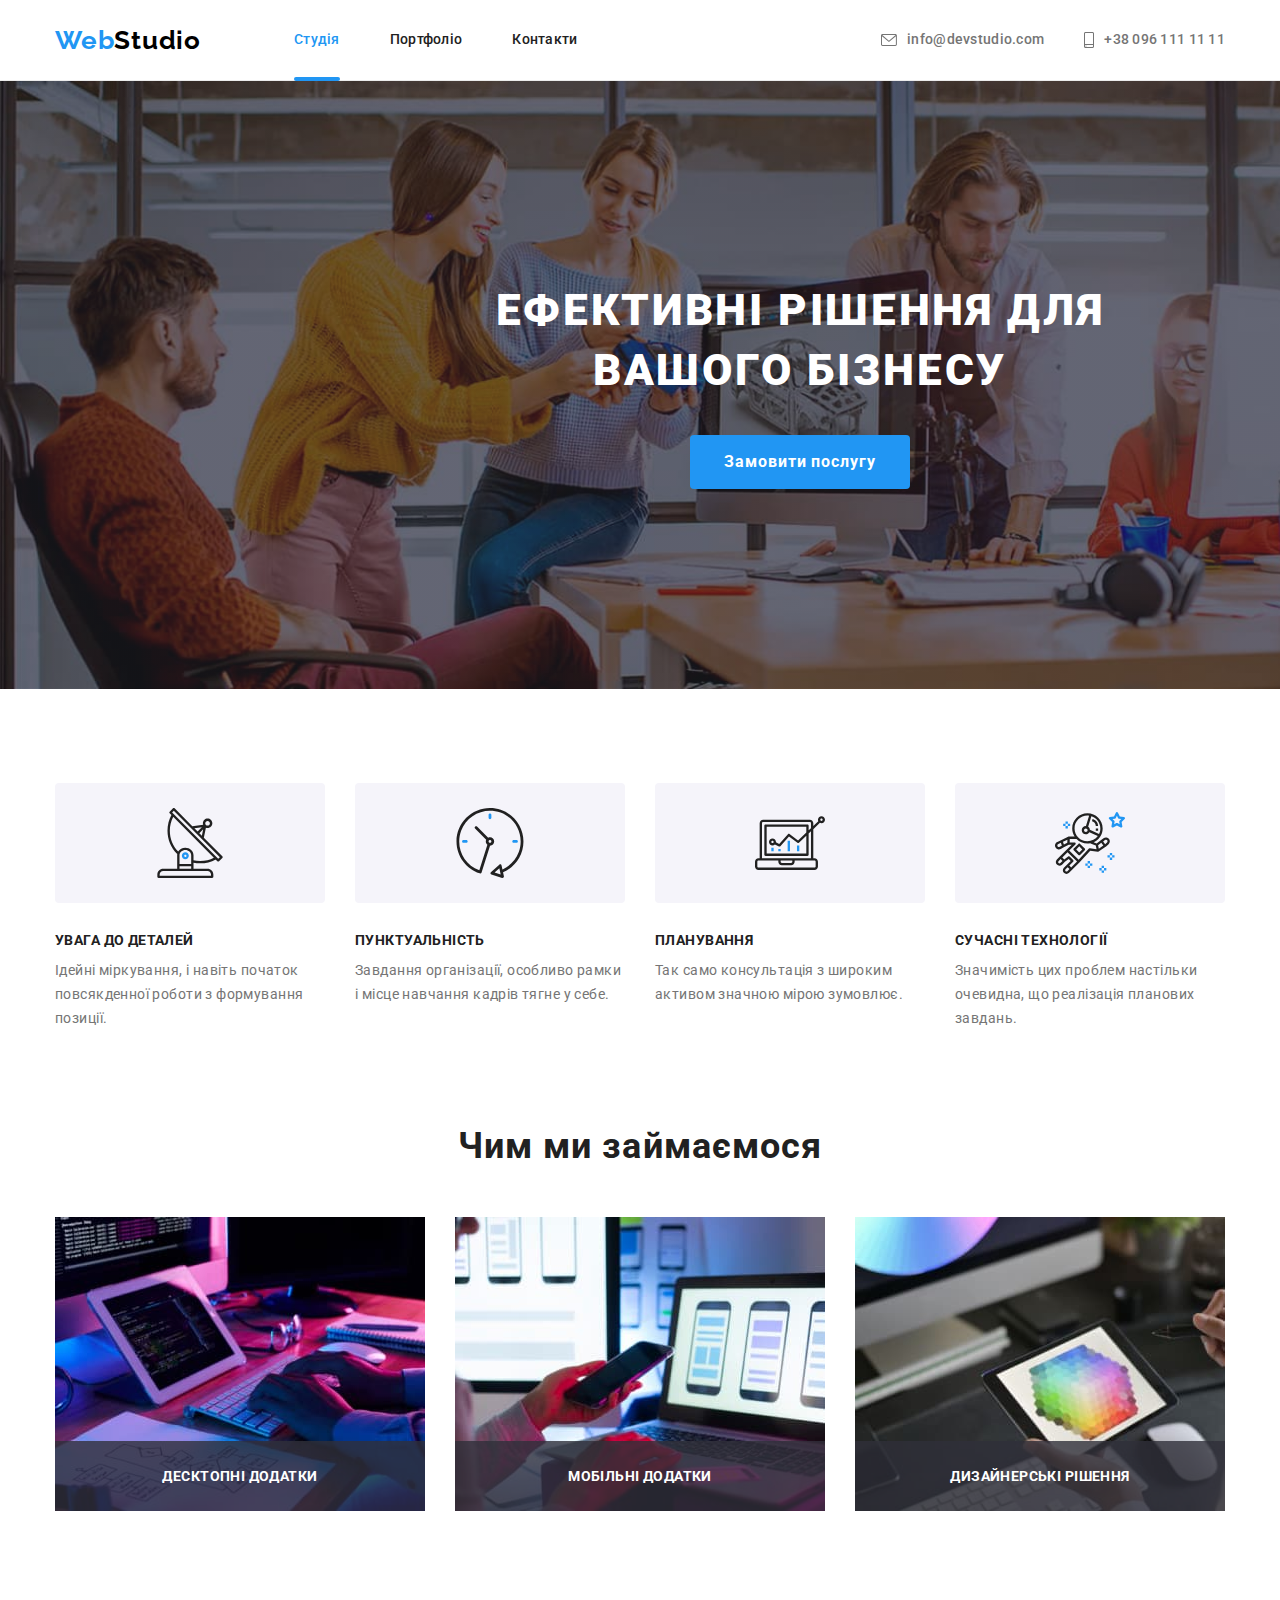
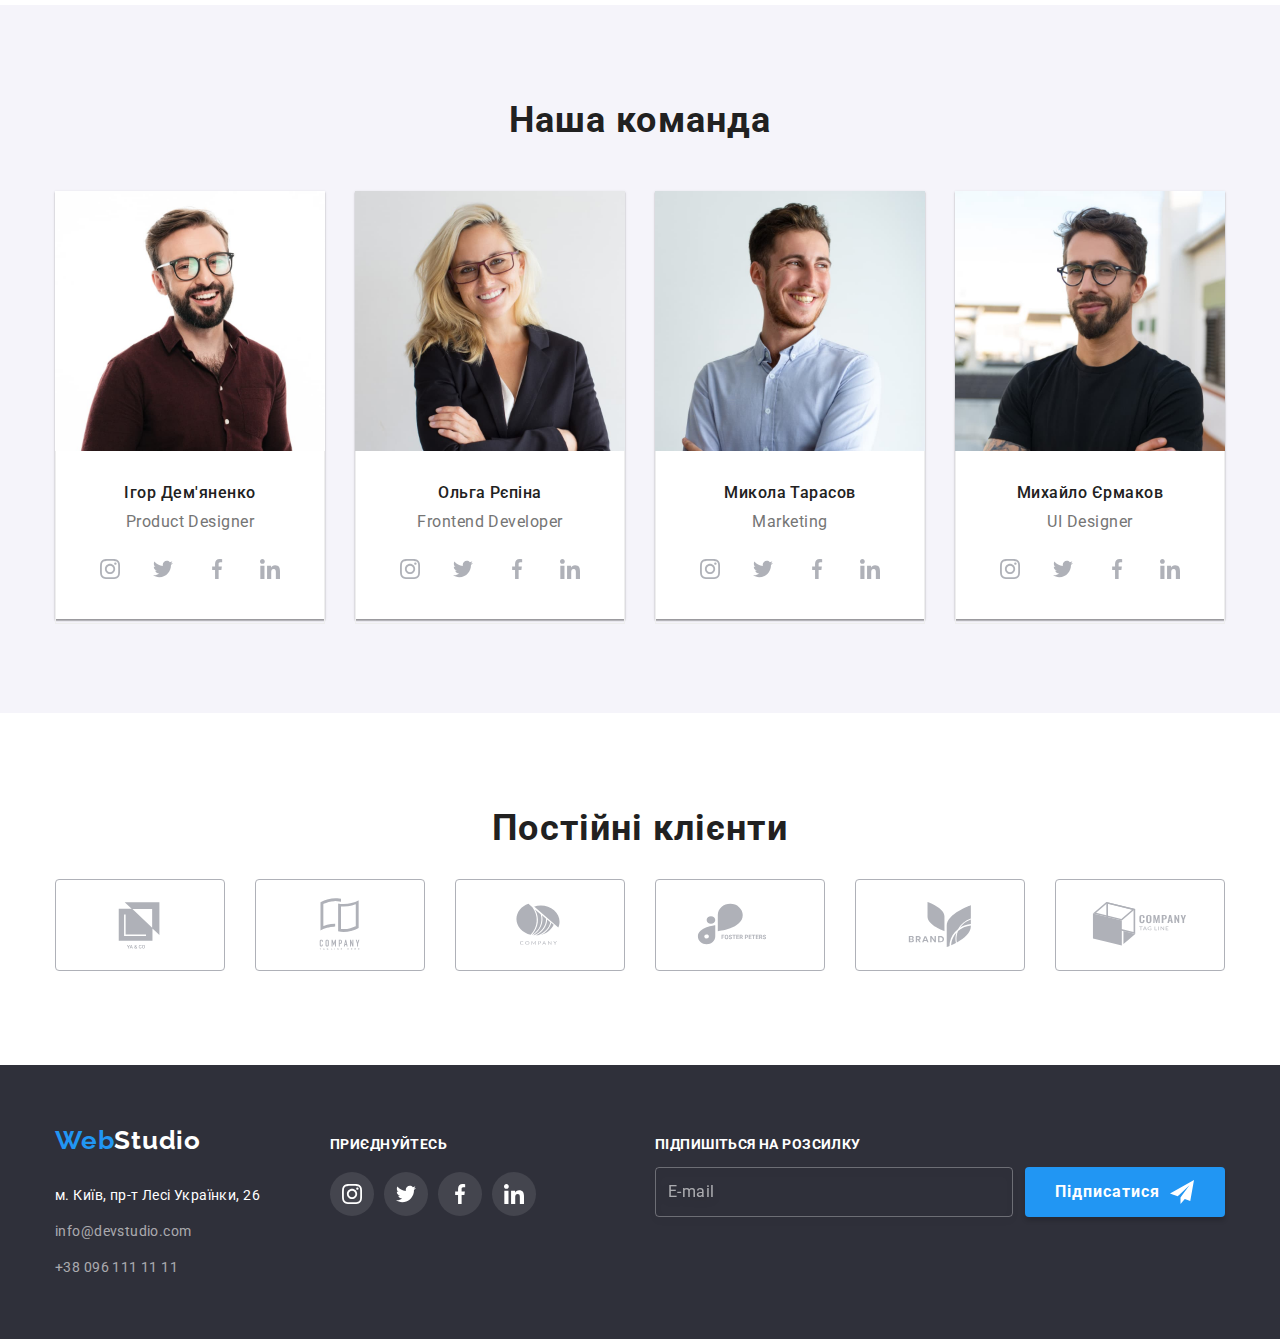
==== index.html @ ed0c9e14 "Initial commit" ====
<!DOCTYPE html>
<html lang="uk">
<head>
	<meta charset="UTF-8">
	<meta name="viewport" content="width=device-width, initial-scale=1.0">
	<title>Студія</title>
	<link rel="preconnect" href="https://fonts.googleapis.com">
	<link rel="preconnect" href="https://fonts.gstatic.com" crossorigin>
	<link href="https://fonts.googleapis.com/css2?family=Raleway:wght@700&family=Roboto:wght@400;500;700;900&display=swap" rel="stylesheet"> 
	<link rel="stylesheet" href="https://cdnjs.cloudflare.com/ajax/libs/modern-normalize/1.1.0/modern-normalize.min.css"> 
	<link rel="stylesheet" href="./css/styles.css">

</head>
<body class="page">
	<header class="page-header">
		<div class="container header-nav">
			<nav class="header-nav">
				<a href="./index.html" class="logo">
					<span class="logo-firstname">Web</span><span class="logo-secondname">Studio</span>   
				</a>
				<ul class="site-nav list">
					<li class="site-nav-item"><a href="./index.html" class="link current">Студія</a></li>
					<li class="site-nav-item"><a href="./portfolio.html" class="link">Портфоліо</a></li>
					<li class="site-nav-item"><a href="#" class="link">Контакти</a></li>
				</ul>
			</nav>
			<ul class="contacts list">
				<li class="contact-item">
					<a href="mailto:info@devstudio.com" class="contact-type">
						<svg class="contact-icon" width="16px" height="12px">
							<use href="./images/icons.svg#icon-envelope"></use>
						</svg>
						info@devstudio.com
					</a>
				</li>
				<li class="contact-item">
					<a href="tel:+380961111111" class="contact-type">
						<svg class="contact-icon" width="10px" height="16px">
							<use href="./images/icons.svg#icon-smartphone"></use>
						</svg>
						+38 096 111 11 11
					</a>
				</li>
			</ul>
		</div>
	</header>

	<main>
		<!-- Герой -->
		<section class="section-hero overlay">
			<h1 class="hero-title">Ефективні рішення для вашого бізнесу</h1>
			<button class="button primary" type="button" data-modal-open>Замовити послугу</button>
		</section>
		
		<!-- модалка -->
		<div class="backdrop is-hidden" data-modal>
			<div class="modal">
					<button class="button-close" type="button" data-modal-close>			
						<svg class="close-icon" width="14" height="14px">
							<use href="./images/icons.svg#icon-close"></use>
						</svg>
					</button>
					<h2 class="modal-title">Залиште свої дані, ми вам передзвонимо</h2>
					<form class="form" name="contact-form" autocomplete="on" novalidate> 
						<div class="form-field-label">
							<label class="field-label" for="user-name">Ім'я</label>
							<div class="form-field">
								<input 
									class="form-field-input"
									id="user-name" 
									type="text" 
									name="user-name" 
								/>
								<svg class="form-field-icon" width="18px" height="18px">
									<use href="./images/icons.svg#icon-form-person"></use>
								</svg>
							</div>
						</div>	
						<div class="form-field-label">
							<label class=" field-label" for="user-tel">Телефон</label>
							<div class="form-field"> 
								<input 
									class="form-field-input"
									id="user-tel" 
									type="tel" 
									name="user-tel" 
								/>
								<svg class="form-field-icon" width="18px" height="18px">
									<use href="./images/icons.svg#icon-form-phone"></use>
								</svg>
							</div>
						</div>
						<div class="form-field-label">
							<label class=" field-label" for="user-email">Пошта</label>
							<div class="form-field">
								<input 
									class="form-field-input"
									id="user-email" 
									type="email" 
									name="user-email" 
								/>
								<svg class="form-field-icon" width="18px" height="18px">
									<use href="./images/icons.svg#icon-form-email"></use>
								</svg>
							</div>
						</div>
						<div class="form-field-label textarea">
							<label class=" field-label" for="user-comment">Коментар</label>
							<textarea
								class="form-field-textarea"
								id="user-comment"
								name="user-comment" 
								placeholder="Введіть текст"
							></textarea>  
						</div>	
						<div class="form-field-checkbox checkbox">
							<div class="checkbox-leveling">
								<input
									class="checkbox-input"
									id="terms-checkbox" 
									type="checkbox" 
									name="terms-checkbox"
								/>
								<svg class="checkbox-icon" width="16px" height="15px">
									<use href="./images/icons.svg#icon-check"></use>
								</svg>
							</div>
							<label class="checkbox-label" for="terms-checkbox">
								Погоджуюся з розсилкою та приймаю 
								<a class="checkbox-contract" href="#">Умови договору</a>
							</label>
						</div>
						
						<button class="form-submit button" type="submit">
							Відправити
						</button>
					</form>	
			</div>
		</div>
	
		<!-- Чому нас обирають -->
		<section class="section">
			<div class="container">
				<h2 class="visually-hidden">Чому нас обирають</h2>
				<ul class="features list">
					<li class="feature-item">				
						<div class="conteiner-item">
							<svg class="feature-icon" width="70px" height="70px">
								<use href="./images/icons.svg#icon-antenna"></use>
							</svg>
						</div>
						<h3 class="feature-title">Увага до деталей</h3>				
						<p class="feature-text">Ідейні міркування, і навіть початок повсякденної роботи з формування позиції.</p>
					</li>
					<li class="feature-item">
						<div class="conteiner-item">
							<svg class="feature-icon" width="70px" height="70px">
								<use href="./images/icons.svg#icon-clock"></use>
							</svg>
						</div>
						<h3 class="feature-title">Пунктуальність</h3>
						<p class="feature-text">Завдання організації, особливо рамки і місце навчання кадрів тягне у себе.</p>
					</li>
					<li class="feature-item">
						<div class="conteiner-item">
							<svg class="feature-icon" width="70px" height="70px">
								<use href="./images/icons.svg#icon-diagram"></use>
							</svg>
						</div>
						<h3 class="feature-title">Планування</h3>
						<p class="feature-text">Так само консультація з широким активом значною мірою зумовлює.</p>
					</li>
					<li class="feature-item">
						<div class="conteiner-item">
							<svg class="feature-icon" width="70px" height="70px">
								<use href="./images/icons.svg#icon-astronaut"></use>
							</svg>
						</div>	
						<h3 class="feature-title">Сучасні технології</h3>
						<p class="feature-text">Значимість цих проблем настільки очевидна, що реалізація планових завдань.</p>
					</li>
				</ul>
			</div>
		</section>

		<!-- Чим ми займаємося -->
		<section class="section works">
			<div class="container">
				<h2 class="section-title">Чим ми займаємося</h2>
				<ul class="works-list list">
					<li class="work-item">
						<img src="./images/box/box1.jpg" alt="Людина працює за комп'ютером та паланшетом" width="370">
						<div class="work-title-box">
							<h3 class="work-title">Десктопні додатки</h3>
						</div>
					</li>
					<li class="work-item">
						<img src="./images/box/box2.jpg" alt="Людина працює за комп'ютером та мобільним телефоном" width="370">
						<div class="work-title-box">
							<h3 class="work-title">Мобільні додатки</h3>
						</div>
					</li>
					<li class="work-item">
						<img src="./images/box/box3.jpg" alt="Людина працює на планшеті" width="370">
						<div class="work-title-box">
							<h3 class="work-title">Дизайнерські рішення</h3>
						</div>
					</li>
				</ul>
			</div>
		</section>
		
		<!-- Наша команда -->
		<section class="section team">
			<div class="container">
				<h2 class="section-title">Наша команда</h2>
				<ul class="team-list list">
					<li class="team-item">
						<img src="./images/foto/img.jpg" alt="Усміхнений хлопець з бородою, в окулярах та в коричневій сорочці" width="270">
						<div class="team-content">
							<h3 class="team-member">Ігор Дем'яненко</h3>
							<p lang="en" class="position">Product Designer</p>
							<ul class="network-list list">
								<li class="network-item">
									<a href="#" class="network-link">
										<svg class="network-icon instagram" width="20px" height="20px" >
											<use href="./images/icons.svg#icon-instagram"></use>
										</svg>
									</a>
								</li>
								<li class="network-item">
									<a href="#" class="network-link">
										<svg class="network-icon twitter" width="20px" height="20px" >
											<use href="./images/icons.svg#icon-twitter"></use>
										</svg>
									</a>
								</li>
								<li class="network-item">
									<a href="#" class="network-link">
										<svg class="network-icon facebook" width="20px" height="20px" >
											<use href="./images/icons.svg#icon-facebook"></use>
										</svg>
									</a>
								</li>
								<li class="network-item">
									<a href="#" class="network-link">
										<svg class="network-icon linkedin" width="20px" height="20px" >
											<use href="./images/icons.svg#icon-linkedin"></use>
										</svg>
									</a>
								</li>
							</ul>
						</div>
					</li>
					<li class="team-item">
						<img src="./images/foto/img1.jpg" alt="Усміхнена дівчина з білявим довгим волоссям, в окулярах та в чорному піджаку" width="270">
						<div class="team-content">	
							<h3 class="team-member">Ольга Рєпіна</h3>
							<p lang="en" class="position">Frontend Developer</p>
							<ul class="network-list list">
								<li class="network-item">
									<a href="#" class="network-link">
										<svg class="network-icon instagram" width="20px" height="20px" >
											<use href="./images/icons.svg#icon-instagram"></use>
										</svg>
									</a>
								</li>
								<li class="network-item">
									<a href="#" class="network-link">
										<svg class="network-icon twitter" width="20px" height="20px" >
											<use href="./images/icons.svg#icon-twitter"></use>
										</svg>
									</a>
								</li>
								<li class="network-item">
									<a href="#" class="network-link">
										<svg class="network-icon facebook" width="20px" height="20px" >
											<use href="./images/icons.svg#icon-facebook"></use>
										</svg>
									</a>
								</li>
								<li class="network-item">
									<a href="#" class="network-link">
										<svg class="network-icon linkedin" width="20px" height="20px" >
											<use href="./images/icons.svg#icon-linkedin"></use>
										</svg>
									</a>
								</li>
							</ul>
						</div>
					</li>
					<li class="team-item">
						<img src="./images/foto/img2.jpg" alt="Усміхнений хлопець в сірій сорочці" width="270">
						<div class="team-content">	
							<h3 class="team-member">Микола Тарасов</h3>
							<p lang="en"  class="position">Marketing</p>
							<ul class="network-list list">
								<li class="network-item">
									<a href="#" class="network-link">
										<svg class="network-icon instagram" width="20px" height="20px" >
											<use href="./images/icons.svg#icon-instagram"></use>
										</svg>
									</a>
								</li>
								<li class="network-item">
									<a href="#" class="network-link">
										<svg class="network-icon twitter" width="20px" height="20px" >
											<use href="./images/icons.svg#icon-twitter"></use>
										</svg>
									</a>
								</li>
								<li class="network-item">
									<a href="#" class="network-link">
										<svg class="network-icon facebook" width="20px" height="20px" >
											<use href="./images/icons.svg#icon-facebook"></use>
										</svg>
									</a>
								</li>
								<li class="network-item">
									<a href="#" class="network-link">
										<svg class="network-icon linkedin" width="20px" height="20px" >
											<use href="./images/icons.svg#icon-linkedin"></use>
										</svg>
									</a>
								</li>
							</ul>
						</div>
					</li>
					<li class="team-item">
						<img src="./images/foto/img3.jpg" alt="Усміхнений хлопець з бородою, в окулярах та в чорній футболці" width="270">
						<div class="team-content">
							<h3 class="team-member">Михайло Єрмаков</h3>
							<p lang="en"  class="position">UI Designer</p>
							<ul class="network-list list">
								<li class="network-item">
									<a href="#" class="network-link">
										<svg class="network-icon instagram" width="20px" height="20px" >
											<use href="./images/icons.svg#icon-instagram"></use>
										</svg>
									</a>
								</li>
								<li class="network-item">
									<a href="#" class="network-link">
										<svg class="network-icon twitter" width="20px" height="20px" >
											<use href="./images/icons.svg#icon-twitter"></use>
										</svg>
									</a>
								</li>
								<li class="network-item">
									<a href="#" class="network-link">
										<svg class="network-icon facebook" width="20px" height="20px" >
											<use href="./images/icons.svg#icon-facebook"></use>
										</svg>
									</a>
								</li>
								<li class="network-item">
									<a href="#" class="network-link">
										<svg class="network-icon linkedin" width="20px" height="20px" >
											<use href="./images/icons.svg#icon-linkedin"></use>
										</svg>
									</a>
								</li>
							</ul>
						</div>
					</li>
				</ul>
			</div>
		</section>

		<!-- Постійні клієнти -->
		<section class="section clients">
			<div class="container">
				<h2 class="clients">Постійні клієнти</h2>
				<ul class="clients-list list">
					<li class="client-item">
						<a href="#" class="client-item-icon">
							<svg class="client-icon" width="106" height="60px">
								<use href="./images/icons.svg#icon-logo1"></use>
							</svg>
						</a>
					</li>
					<li class="client-item">
						<a href="#" class="client-item-icon">
							<svg class="client-icon" width="106" height="60px">
								<use href="./images/icons.svg#icon-logo2"></use>
							</svg>
						</a>
					</li>
					<li class="client-item">
						<a href="#" class="client-item-icon">
							<svg class="client-icon" width="106" height="60px">
								<use href="./images/icons.svg#icon-logo3"></use>
							</svg>
						</a>
					</li>
					<li class="client-item">
						<a href="#" class="client-item-icon">
							<svg class="client-icon" width="106" height="60px">
								<use href="./images/icons.svg#icon-logo4"></use>
							</svg>
						</a>
					</li>
					<li class="client-item">
						<a href="#" class="client-item-icon">
							<svg class="client-icon" width="106" height="60px">
								<use href="./images/icons.svg#icon-logo5"></use>
							</svg>
						</a>
					</li>
					<li class="client-item">
						<a href="#" class="client-item-icon">
							<svg class="client-icon" width="106" height="60px">
								<use href="./images/icons.svg#icon-logo6"></use>
							</svg>
						</a>
					</li>
				</ul>
			</div>
		</section>
	</main>

	<!-- Підвал сторінки -->
	<footer class="footer">
		<div class="container box">
			<div class="container-footer-contact">
				<a href="./index.html" class="footer-logo">
					<span class="logo-firstname">Web</span><span class="logo-secondname">Studio</span>   
				</a>				
				<address class="address">
					<ul class="address-list list">
						<li class="address-item"><a href="https://goo.gl/maps/NYJFSB4uTfUwp8kT6" target="_blank" rel="noopener nofollow noreferrer" class="location">м. Київ, пр-т Лесі Українки, 26</a></li>
						<li class="address-item"><a href="mailto:info@devstudio.com" class="footer-contact">info@devstudio.com</a></li>
						<li class="address-item"><a href="tel:+380961111111" class="footer-contact">+38 096 111 11 11</a></li>
					</ul>
				</address>
			</div>
			<div class="footer-network">
				<h2 class="invitation-title">Приєднуйтесь</h2>
				<ul class="footer-network-list list">
					<li class="footer-network-item">
						<a href="#" class="footer-network-link">
							<svg class="footer-network-icon instagram" width="20px" height="20px" >
								<use href="./images/icons.svg#icon-instagram"></use>
							</svg>
						</a>
					</li>
					<li class="footer-network-item">
						<a href="#" class="footer-network-link">
							<svg class="footer-network-icon twitter" width="20px" height="20px" >
								<use href="./images/icons.svg#icon-twitter"></use>
							</svg>
						</a>
					</li>
					<li class="footer-network-item">
						<a href="#" class="footer-network-link">
							<svg class="footer-network-icon facebook" width="20px" height="20px" >
								<use href="./images/icons.svg#icon-facebook"></use>
							</svg>
						</a>
					</li>
					<li class="footer-network-item">
						<a href="#" class="footer-network-link">
							<svg class="footer-network-icon linkedin" width="20px" height="20px" >
								<use href="./images/icons.svg#icon-linkedin"></use>
							</svg>
						</a>
					</li>
				</ul>
			</div>
			<div class="footer-form-box">
				<p class="footer-form-title">Підпишіться на розсилку</p>
				<form class="footer-form" name="footer-contact-form" autocomplete="on" novalidate> 
					<label class="footer-field-label" for="subscription-user-email">
						<input 
							class="footer-field-input"
							id="subscription-user-email" 
							type="email" 
							name="subscription-user-email" 
							placeholder="E-mail"
						/>
					</label>
					<button class="footer-form-submit button" type="submit">
						<span class="button-lable-title">Підписатися</span> 
						<svg class="footer-form-icon" width="24px" height="24px">
							<use href="./images/icons.svg#icon-send"></use>
						</svg>
					</button>
				</form>
			</div>
		</div>
	</footer>

	<script src="./js/modal.js"></script>
	<script>
		(() => {
			document
				.querySelector('.js-speaker-form')
				.addEventListener('submit', e => {
					e.preventDefault();

					new FormData(e.currentTarget).forEach((value, name) =>
						console.log(`${name}: ${value}`),
				);
				e.currentTarget.reset();
			});
		})();
	</script>
</body>
</html>
---- css/styles.css ----
html {
    box-sizing: border-box;
}

/* Стили для обнуления верхних отступов у элементов */
h1,
h2,
h3,
h4,
h5,
h6,
p {
	margin-top: 0;
}
/* Класс для обнуления базовых свойств у списков (ul) */
.list {
	list-style: none;
	padding-left: 0;
	margin: 0;
}
/* Класс для обнуления базовых свойств у ссылок */
.link {
	text-decoration: none;
	color: inherit;
}
/* Свойства для корректного отображения картинок */
img {
	display: block;
	max-width: 100%;
	height: auto;
}
/* Свойства для обнуления курсива у address */
address {
	font-style: normal;
}

*, 
*::before,
*::after {
    box-sizing: inherit;
}

:root {
    --primary-text-color: #212121;
    --secondary-text-color: #ffffff;
    --primary-icons-color: #AFB1B8;
    --secondary-icons-color: #ffffff;
    --title-text-color: #757575;
    --accent-color: #2196F3;
    --accent-text-color: #ffffff;
    --logo-secondname-color: #000000;
    --footer-contact-color: rgba(255, 255, 255, 0.6);
    --primary-bgc-color: #ffffff;
    --hero-bgc-color: #2F303A66;
    --footer-bgc-color: #2F303A;
    --secondary-bgc-color: #F5F4FA;
    --btnprimary-bgc-color: #188CE8;
    --card-set-gap: 30px;
    --card-shadow: 0px 1px 3px rgba(0, 0, 0, 0.12), 0px 1px 1px rgba(0, 0, 0, 0.14), 0px 2px 1px rgba(0, 0, 0, 0.2);
    --project-shadow: 0px 4px 4px 0px #00000040;
    --border-header: 1px solid #ECECEC;
    --border-card: 1px solid #EEEEEE;

    --transition-time: 250ms;
    --timing-function: cubic-bezier(0.4, 0, 0.2, 1);

}
.container {
    width: 1200px;
    padding-right: 15px;
    padding-left: 15px;
    margin: 0 auto;
}

.list {
    list-style: none;
    padding: 0;
    margin: 0; 
}
.page {
    font-family: Roboto, sans-serif;
    background-color: var(--primary-bgc-color);
    color: var(--primary-text-color);
}
.page-header {
    color: var(--primary-text-color);
    border-bottom: var(--border-header);
}
/* header-nav */
.header-nav {
    display: flex;
    align-items: center;
}
/* logo */
.logo {
    font-family: Raleway, sans-serif;
    font-weight: 700;
    font-size: 26px;
    line-height: 1.19;
    letter-spacing: 0.03em;
    text-decoration: none;
}
.logo-firstname {
    color: var(--accent-color);
}
.logo-secondname {
    color: var(--logo-secondname-color);
}
/* site-nav */
.site-nav {
    display: flex;
    margin-left: 93px;
    gap: 50px;
}

.site-nav .link {
    color: var(--primary-text-color);
    font-weight: 500;
    font-size: 14px;
    line-height: 1.14;
    letter-spacing: 0.02em;
    text-decoration: none;
   
    display: block;
    padding-top: 32px;
    padding-bottom: 32px;

    transition: color var(--transition-time) var(--timing-function);
}
.site-nav .link:hover,
.site-nav .link:focus {
    color: var(--accent-color);
}
.site-nav .link.current {
    color: var(--accent-color);
}
.site-nav-item {
    position: relative;
}
.link.current::after {
    position: absolute;
    bottom: -1px;
    left: 0;
    display: block;
    content: "";
    height: 4px;
    width: 100%;
    background: #2196F3;
    border-radius: 2px;
}

/* contact */
.contacts.list {
    display: flex;
    margin-left: auto;
}

.contact-type {
    display: flex;
    align-items: center;
    padding-top: 32px;
    padding-bottom: 32px;
}
.contact-type {
    color: var(--title-text-color);
    font-style: normal;
    font-weight: 500;
    font-size: 14px;
    line-height: 1.14;
    letter-spacing: 0.02em;
    text-decoration: none;  
    
    transition: color var(--transition-time) var(--timing-function);
}
.contact-type:hover,
.contact-type:focus {
    color: var(--accent-color);
}
.contact-icon {
    display: flex;
    margin-right: 10px;
    fill: currentColor;
}
.contacts.list .contact-item + .contact-item {
    margin-left: 40px;
} 

.section-hero {
    background-color: var(--hero-bgc-color);
    color: var(--accent-text-color);
    text-align: center;
    padding: 200px 0px;
}

.overlay {
    width: 1600px;
    margin-left: auto;
    margin-right: auto;
    background-image: linear-gradient(
        to right,
        rgba(47, 48, 58, 0.4),
        rgba(47, 48, 58, 0.4)
    ),
    url('../images/hero/hero.jpg');
    background-size: cover;
    background-repeat: no-repeat;
    background-position: center;
}

.hero-title {
    font-weight: 900;
    font-size: 44px;
    line-height: 1.36;
    text-align: center;
    letter-spacing: 0.06em;
    text-transform: uppercase;
    max-width: 696px;
    color: var(--secondary-text-color);

    margin: 0px auto 34px;
}

/* button */
.button {
    font-family: inherit;
    background-color: var(--accent-color);
    color: var(--accent-text-color);
    font-weight: 700;
    font-size: 16px;
    line-height: 1.88;
    letter-spacing: 0.06em;
    text-align: center;

    cursor: pointer;
}
.button.primary{
    border-radius: 4px;
    padding: 10px 32px;
    border-color: transparent;

    transition: background-color var(--transition-time) var(--timing-function);
}

.button.primary:hover,
.button.primary:focus {
    background-color: var(--btnprimary-bgc-color);
}

/* Модалка */
.backdrop.is-hidden {
    opacity: 0;
    pointer-events: none;
    visibility: hidden;
}

.backdrop {
    position: fixed;
    z-index: 1;
    top: 0;
    left: 0;
    width: 100%;
    height: 100%;
    background-color: rgba(0, 0, 0, 0.2);
    transition: opacity var(--transition-time) var(--timing-function);
}

.backdrop.is-hidden .modal {
    transform: translate(-50%, -50%) scale(1.1);  
}
.modal {
    position: absolute;
    top: 50%;
    left: 50%;
   
    min-width: 528px;
    min-height: 581px;
    border-radius: 4px;
    padding: 40px;
    
    background-color: var(--primary-bgc-color);
    box-shadow: 0px 1px 3px rgba(0, 0, 0, 0.12), 0px 1px 1px rgba(0, 0, 0, 0.14), 0px 2px 1px rgba(0, 0, 0, 0.2);   

    transform: translate(-50%, -50%) scale(1);
    
    transition: transform var(--transition-time) var(--timing-function);
}

.modal-title {
    font-weight: 700;
    font-size: 20px;
    line-height: 1.15;
    text-align: center;
    letter-spacing: 0.03em;
    
    margin-bottom: 12px;

    color: #212121;
}

.button-close {
    display: flex;
    position: absolute;
    border-radius: 50%;
    width: 30px;
    height: 30px;
    top: 8px;
    right: 8px;
    background-color: var(--primary-bgc-color);
    border: 1px solid #0000001A;
    cursor: pointer;

}
.close-icon {
    margin: auto;   
}

.button-close:hover,
.button-close:focus {
    fill: var(--accent-color);
}

/* Form */

.form-field-label {
    margin-bottom: 10px;
    
}
.form-field {
    position: relative;
 
}
.field-label {
    font-size: 12px;
    line-height: 1.1667;
    letter-spacing: 0.01em;
    margin-bottom: 4px;

    display: block;
    
    color: var(--title-text-color);
}

.form-field-input {
    font-size: 16px;
    line-height: 1.25;
    letter-spacing: 0.03em;

    height: 40px;
    width: 448px;
    width: 100%;
    padding: 0 12px 0 42px;
    display: block;

    border: 1px solid rgba(33, 33, 33, 0.2);
    border-radius: 4px;
    outline: none;
}
.form-field-input:focus {
    border-color: var(--accent-color);

}

.form-field-icon {
    position: absolute;
    top: 50%;
    left: 12px;
    transform: translateY(-50%);
    
}
.form-field-textarea {
    font-size: 16px;
    line-height: 1.25;
    letter-spacing: 0.03em;
    
    display: block;
    height: 120px;
    width: 100%;
    padding: 12px 16px;
    border: 1px solid rgba(33, 33, 33, 0.2);
    border-radius: 4px;
    outline: none;    
}
.form-field-textarea::placeholder {
    font-size: 12px;
    line-height: 1.1667;
    letter-spacing: 0.01em;

    color: rgba(117, 117, 117, 0.5); 
}
textarea {
    resize: none;  
}
.textarea {
    margin-bottom: 20px;
}

.form-field-textarea:focus {
    border-color: var(--accent-color);
}
.form-field-input:focus + .form-field-icon {
    fill: var(--accent-color);
}

.form-field-checkbox {
    font-size: 14px;
    line-height: 1.71;
    letter-spacing: 0.03em;
    text-align: center;
    margin: 0 auto 30px auto;
    
    color: #757575;
    
}
.checkbox {
    display: flex;
    align-items: center;
    justify-content: center;
}
.checkbox-input {
    appearance: none;
}
.checkbox-label {
    position: relative;
    padding-left: 24px;
    display: block;
}
.checkbox-icon {
    position: absolute;
    margin: 4px 8px 0 0;
    fill: transparent;
    border: 2px solid #212121;
    border-radius: 2px;
}
.checkbox-input:checked + .checkbox-icon {
    fill: var(--secondary-icons-color);
    background-color: var(--accent-color);   
    border-color: var(--accent-color); 
}
.checkbox-contract {
    color: var(--accent-color);
}
.form-submit {
    margin: 0 auto;  
}

.form-submit.button {
    display: block;
    padding: 10px 52px;
    
    border-radius: 4px;
    border: 1px solid transparent;

    transition: background-color var(--transition-time) var(--timing-function);
}

.form-submit.button:hover,
.form-submit.button:focus {
    background-color: var(--btnprimary-bgc-color);
    box-shadow: 0px 4px 4px 0px #00000026;

}

/* Чому нас обирають */
.visually-hidden {
    position: absolute;
    white-space: nowrap;
    width: 1px;
    height: 1px;
    overflow: hidden;
    border: 0;
    padding: 0;
    clip: rect(0 0 0 0);
    clip-path: inset(50%);
    margin: -1px;
}
.section {
    padding-top: 94px;
    padding-bottom: 94px;
}
.section-title {
    font-weight: 700;
    font-size: 36px;
    line-height: 1.17;
    text-align: center;
    letter-spacing: 0.03em;

    margin-top: 0;
    margin-bottom: 50px;
}

.features {
    display: flex;
}

.feature-item {
    flex-basis: calc((100% - 3 * var(--card-set-gap)) / 4);
    margin-right: var(--card-set-gap);
}
.conteiner-item {
    display: flex;
    border-radius: 4px;
    width: 270px;
    height: 120px;
    align-items: center;
    justify-content: center;
    background-repeat: no-repeat;
    background-position: center;
    background-color: var(--secondary-bgc-color);
    margin-bottom: 30px;
}

.feature-item:nth-child(4n) {
    margin-right: 0;
}
.feature-title {
    font-weight: 700;
    font-size: 14px;
    line-height: 1.14;
    letter-spacing: 0.03em;
    text-transform: uppercase;

    margin-bottom: 10px;
}
.feature-text {
    color: var(--title-text-color);
    font-size: 14px;
    line-height: 1.71;
    letter-spacing: 0.03em;
    margin-bottom: 0;
}

/* Чим ми займаємося */
.section.works {
    padding-top: 0;
}

.works-list {
    display: flex; 
    
}

.work-item {
    position: relative;
    flex-basis: calc((100% - 2 * var(--card-set-gap)) / 3);
    margin-right: var(--card-set-gap);
    
}
.work-item:nth-child(3n) {
    margin-right: 0;
}
.work-title-box {
    position: absolute;
    width: 100%;
    height: 70px;
    bottom: 0;

    background: rgba(47, 48, 58, 0.8);
}

.work-title {
    font-weight: 700;
    font-size: 14px;
    line-height: 1,14;
    text-align: center;
    letter-spacing: 0.03em;
    text-transform: uppercase;

    padding-top: 27px;
    padding-bottom: 27px;
    margin: 0;

    color: var(--secondary-text-color);
}

/* Наша команда */
.team {
    background-color: var(--secondary-bgc-color);
}
.team-list {
    display: flex;
}
.team-item {
    background-color: var(--primary-bgc-color);
    box-shadow: var(--card-shadow);
    
    flex-basis: calc((100% - 3 * var(--card-set-gap)) / 4);
    width: 270px;
    height: 428px;
    margin-right: var(--card-set-gap);
    
}
.team-item:nth-child(4n) {
    margin-right: 0;
}

.team-member {
    font-weight: 500;
    font-size: 16px;
    line-height: 1.19;
    text-align: center;
    letter-spacing: 0.03em;

    margin-bottom: 10px;
}
.position {
    font-size: 16px;
    line-height: 1.19;
    text-align: center;
    letter-spacing: 0.03em;
    margin-bottom: 16px;

    color: var(--title-text-color);
}
.network-list {
    display: flex;
    align-items: center;
    gap: 10px;
    
}
.network-item {
    width: 44px;
    height: 44px;  
}
.network-link {
    display: flex;
    align-items: center;
    justify-content: center;
    width: 100%;
    height: 100%;
    fill: var(--primary-icons-color);
    border-radius: 50%;   

    transition: background-color var(--transition-time) var(--timing-function), 
        fill var(--transition-time) var(--timing-function);
}

.network-link:hover,
.network-link:focus {
    background-color: var(--accent-color);
    fill: var(--secondary-icons-color);
}
 
.team-content {
    padding: 32px;
    border: var(--border-card);
    border-top: none;
}

/* Постійні клієнти */
.clients {
    font-weight: 700;
    font-size: 36px;
    line-height: 1.17;
    text-align: center;
    letter-spacing: 0.03em;
    }
    
.clients-list {
    display: flex;
}
    
.client-item {
    flex-basis: calc((100% - 5 * var(--card-set-gap)) / 6);
    margin-right: var(--card-set-gap);
}
.client-item-icon {
    display: flex;
    border-radius: 4px;
    width: 170px;
    height: 92px;

    fill: var(--primary-icons-color);
    border: 1px solid var(--primary-icons-color);

    transition: fill var(--transition-time) var(--timing-function), 
        border var(--transition-time) var(--timing-function);
}
    
.client-item-icon:hover,
.client-item-icon:focus {
    fill: var(--accent-color);
    border: 1px solid var(--accent-color);
}

.client-icon {
    margin: auto;   
}
    
.client-item:nth-child(6n) {
    margin-right: 0;
}

/* Підвал сторінки */
.box {
    display: flex;
    align-items: baseline;
}
.footer {
    background-color: var(--footer-bgc-color);
    padding: 60px 0;
}
.container-footer-contact {
    margin-right: 70px;    
}
.footer-logo .logo-secondname {
    color:var(--accent-text-color);
}
.footer-logo {    
    display: inline-block;    
    font-family: Raleway, sans-serif;
    font-weight: 700;
    font-size: 26px;
    line-height: 1.19;
    letter-spacing: 0.03em;
    text-decoration: none;

    margin-bottom: 28px;
}

.location {
    color: var(--accent-text-color);
    font-style: normal;
    font-size: 14px;
    line-height: 1.71;
    letter-spacing: 0.03em;
    text-decoration: none;

    color: var(--secondary-text-color);

    transition: color var(--transition-time) var(--timing-function);
}

.location:hover,
.location:focus {
    color: var(--accent-color); 
}

.footer-contact {
    color: var(--footer-contact-color);
    font-style: normal;
    font-size: 14px;
    line-height: 1.71;
    letter-spacing: 0.03em;
    text-decoration: none;

    transition: color var(--transition-time) var(--timing-function);
}

.footer-contact:hover,
.footer-contact:focus {
    color: var(--accent-color);
}

.address-item:not(:last-child) {
    margin-bottom: 12px;
}

.invitation-title {
    font-weight: 700;
    font-size: 14px;
    line-height: 1,14;
    letter-spacing: 0.03em;
    text-transform: uppercase;

    color: var(--secondary-text-color);
    margin-bottom: 20px;
}

.footer-network-list {
    display: flex;
    align-items: center;
    gap: 10px;
}
.footer-network-item {
    width: 44px;
    height: 44px;    
}
.footer-network-link {
    display: flex;
    align-items: center;
    justify-content: center;
    width: 100%;
    height: 100%;
    fill: var(--secondary-icons-color);
    background-color: rgba(255, 255, 255, 0.1);
    border-radius: 50%;  

    transition: background-color var(--transition-time) var(--timing-function), 
        fill var(--transition-time) var(--timing-function);
}

.footer-network-link:hover,
.footer-network-link:focus {
    background-color: var(--accent-color);
    fill: var(--secondary-icons-color);
}

/* footer-forma */
.footer-form-box {
    margin-left: auto;
}
.footer-form-title {
    font-weight: 700;
    font-size: 14px;
    line-height: 1.14;
    letter-spacing: 0.03em;
    text-transform: uppercase;

    color: var(--secondary-text-color);
}

.footer-form {
    display: flex;
    gap: 12px;
}
.footer-field-input{
    font-size: 16px;
    line-height: 1.25;
    letter-spacing: 0.03em;
    
    color: var(--secondary-text-color);
    
    height: 50px;
    width: 358px; 
    padding: 0 12px;  
    outline: none;

    background-color: transparent;
    box-sizing: border-box;
    border: 1px solid rgba(255, 255, 255, 0.3);
    filter: drop-shadow(0px 4px 4px rgba(0, 0, 0, 0.15));
    border-radius: 4px;
}
.footer-field-input::placeholder {
    font-size: 16px;
    line-height: 1.25;
    letter-spacing: 0.03em;

    color: rgba(255, 255, 255, 0.6);
}

.footer-field-input:focus {
    border-color: var(--accent-color);
}

.footer-form-submit {
    margin: 0 auto;  
}

.footer-form-submit.button {
    width: 200px;
    height: 50px;
    /* display: block; */
    padding: 10px 28px;

    display: flex;
    align-items: center;
    text-align: center;
    gap: 10px;
    
    border-radius: 4px;
    border-color: transparent;
    box-shadow: 0px 4px 4px rgba(0, 0, 0, 0.15);

    transition: background-color var(--transition-time) var(--timing-function);
}

.footer-form-submit.button:hover,
.footer-form-submit.button:focus {
    background-color: var(--btnprimary-bgc-color);
}

.button-lable-title {
    display: inline-block;
    font-weight: 700;
    font-size: 16px;
    line-height: 1.88;
    letter-spacing: 0.06em;

    color: var(--secondary-text-color);
}

/* Портфоліо */
.buttons-list {
    display: flex;
    justify-content: center;
    margin-bottom: 50px;
}
.buttons-list .button-item + .button-item {
    margin-left: 8px;
} 

.button.secondary {
    background-color: var(--secondary-bgc-color);
    color: var(--primary-text-color);
    font-weight: 500;
    font-size: 16px;
    line-height: 1.63;
    text-align: center;
    letter-spacing: 0.03em;
    padding: 6px 22px;

    border-radius: 4px;
    border: 0;
    cursor: pointer;

    transition: background-color var(--transition-time) var(--timing-function), 
        color var(--transition-time) var(--timing-function), 
        box-shadow var(--transition-time) var(--timing-function);
}

.button.secondary:hover,
.button.secondary:focus {
    background-color: var(--accent-color); 
    color: var(--accent-text-color);
    box-shadow: 0px 3px 1px rgba(0, 0, 0, 0.1), 0px 1px 2px rgba(0, 0, 0, 0.08), 0px 2px 2px rgba(0, 0, 0, 0.12);
}

.project-list {
    padding: 0;
    list-style: none;

    display: flex;
    flex-wrap: wrap;
}

.project-list .project-item {
    flex-basis: calc((100% - 2*var(--card-set-gap)) / 3);
    margin-right: var(--card-set-gap);
    margin-bottom: var(--card-set-gap);
}
.project-list .project-item:nth-child(3n) {
    margin-right: 0;
}
.project-list .item:nth-last-child(-n + 3) {
    margin-bottom: 0;
}
.project-link {
    
    display: block;
    text-decoration: none;

    transition: box-shadow var(--transition-time) var(--timing-function);
}
.project-link:hover,
.project-link:focus {
    box-shadow: var(--project-shadow);
}
.project-img-box {
    position: relative;
    overflow: hidden;
    width: 370px;
    height: 294px;
}
.project-text-box {

    position: absolute;
    top: 0;
    bottom: 0;
    width: 100%;
    height: 100%;
    background-color: rgba(33, 150, 243, 0.9);

    transform: translateY(100%);
    opacity: 1;
    transition: transform var(--transition-time) var(--timing-function),
        opacity var(--transition-time) var(--timing-function);
}

.project-link:hover .project-text-box {
    transform: translateY(0);
}

.text-box {
    font-size: 18px;
    line-height: 1.56;
    letter-spacing: 0.03em;

    color: var(--secondary-text-color);
  
    padding: 63px 24px;
    margin: 0px;
}

.project-content {
    padding: 20px 24px;
    border: var(--border-card);
    border-top: none;
}

.project-name {
    color: var(--primary-text-color);
    font-weight: 700;
    font-size: 18px;
    line-height: 2.00;
    letter-spacing: 0.06em;

    margin-bottom: 4px;
}
.project-type {
    color: var(--title-text-color);
    font-size: 16px;
    line-height: 1.88;
    letter-spacing: 0.03em;      
}
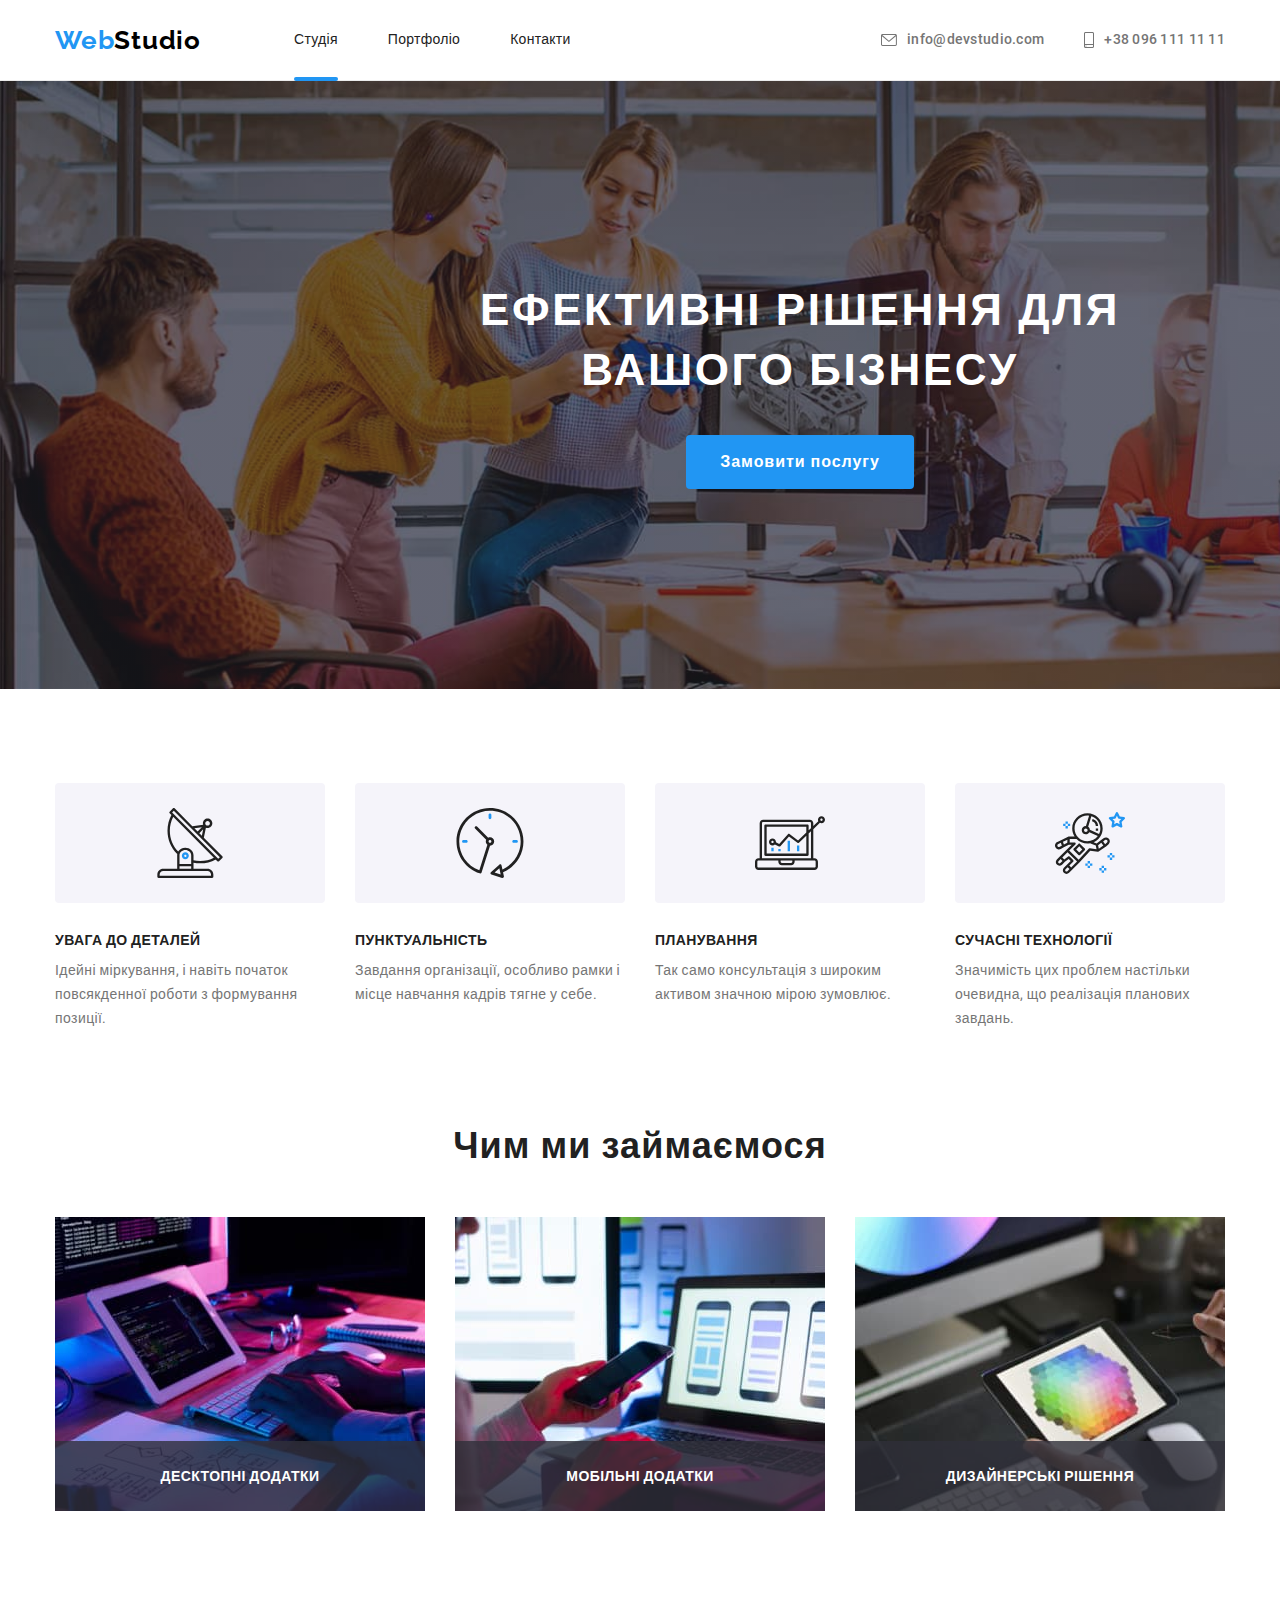
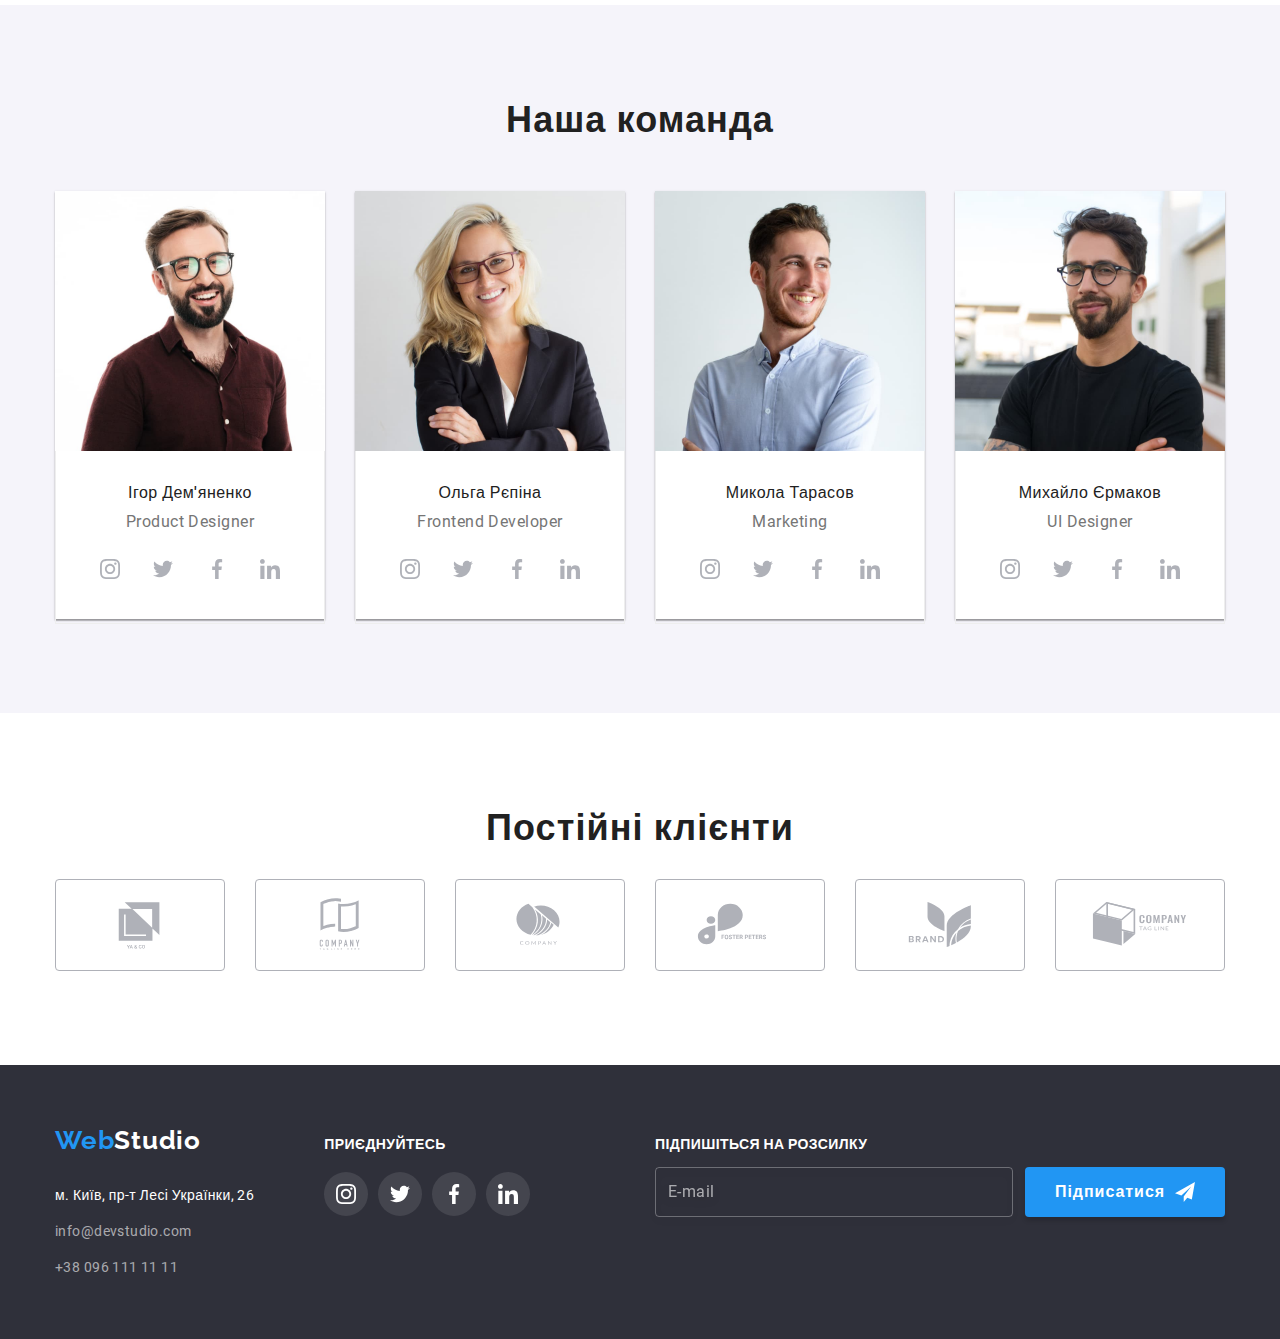
==== commit 14d53fb3: "Додає сьоме ДЗ" ====
--- a/index.html
+++ b/index.html
@@ -4,42 +4,49 @@
 	<meta charset="UTF-8">
 	<meta name="viewport" content="width=device-width, initial-scale=1.0">
 	<title>Студія</title>
+			<!-- fonts -->
 	<link rel="preconnect" href="https://fonts.googleapis.com">
 	<link rel="preconnect" href="https://fonts.gstatic.com" crossorigin>
 	<link href="https://fonts.googleapis.com/css2?family=Raleway:wght@700&family=Roboto:wght@400;500;700;900&display=swap" rel="stylesheet"> 
+			<!-- styles -->
 	<link rel="stylesheet" href="https://cdnjs.cloudflare.com/ajax/libs/modern-normalize/1.1.0/modern-normalize.min.css"> 
 	<link rel="stylesheet" href="./css/styles.css">
+	<link rel="stylesheet" href="./css/main.min.css">
 
 </head>
-<body class="page">
-	<header class="page-header">
-		<div class="container header-nav">
-			<nav class="header-nav">
+<body>
+	<header class="header">
+		<div class="header__box container">
+			<nav class="header__nav">
 				<a href="./index.html" class="logo">
-					<span class="logo-firstname">Web</span><span class="logo-secondname">Studio</span>   
+					<span class="logo__firstname">Web</span><span class="logo__secondname">Studio</span>   
 				</a>
-				<ul class="site-nav list">
-					<li class="site-nav-item"><a href="./index.html" class="link current">Студія</a></li>
-					<li class="site-nav-item"><a href="./portfolio.html" class="link">Портфоліо</a></li>
-					<li class="site-nav-item"><a href="#" class="link">Контакти</a></li>
+				<ul class="header__menu menu list">
+					<li class="header__item"><a href="./index.html" class="header__link header__link--current menu__link">Студія</a></li>
+					<li class="header__item"><a href="./portfolio.html" class="header__link menu__link">Портфоліо</a></li>
+					<li class="header__item"><a href="#" class="header__link menu__link">Контакти</a></li>
 				</ul>
 			</nav>
-			<ul class="contacts list">
-				<li class="contact-item">
-					<a href="mailto:info@devstudio.com" class="contact-type">
-						<svg class="contact-icon" width="16px" height="12px">
-							<use href="./images/icons.svg#icon-envelope"></use>
-						</svg>
-						info@devstudio.com
-					</a>
+			<ul class="header__contact-list list">
+				<li class="header__contact-item">
+					<div class="contact">	
+						<a href="mailto:info@devstudio.com" class="contact__type">
+							<svg class="contact__icon" width="16px" height="12px">
+								<use href="./images/icons.svg#icon-envelope"></use>
+							</svg>
+							info@devstudio.com
+						</a>
+					</div>
 				</li>
-				<li class="contact-item">
-					<a href="tel:+380961111111" class="contact-type">
-						<svg class="contact-icon" width="10px" height="16px">
-							<use href="./images/icons.svg#icon-smartphone"></use>
-						</svg>
-						+38 096 111 11 11
-					</a>
+				<li class="header__contact-item">
+					<div class="contact">
+						<a href="tel:+380961111111" class="contact__type">
+							<svg class="contact__icon" width="10px" height="16px">
+								<use href="./images/icons.svg#icon-smartphone"></use>
+							</svg>
+							+38 096 111 11 11
+						</a>
+					</div>
 				</li>
 			</ul>
 		</div>
@@ -47,91 +54,91 @@
 
 	<main>
 		<!-- Герой -->
-		<section class="section-hero overlay">
-			<h1 class="hero-title">Ефективні рішення для вашого бізнесу</h1>
-			<button class="button primary" type="button" data-modal-open>Замовити послугу</button>
+		<section class="section-hero section-hero__overlay overlay">
+			
+			<h1 class="section-hero__title">Ефективні рішення для вашого бізнесу</h1>
+			<button class="button button__primary" type="button" data-modal-open>Замовити послугу</button>	
 		</section>
 		
 		<!-- модалка -->
 		<div class="backdrop is-hidden" data-modal>
-			<div class="modal">
-					<button class="button-close" type="button" data-modal-close>			
-						<svg class="close-icon" width="14" height="14px">
+			<div class="modal backdrop__modal">
+					<button class="modal__close button-close" type="button" data-modal-close>			
+						<svg class="button-close__icon" width="14" height="14px">
 							<use href="./images/icons.svg#icon-close"></use>
 						</svg>
 					</button>
-					<h2 class="modal-title">Залиште свої дані, ми вам передзвонимо</h2>
+					<h2 class="modal__title">Залиште свої дані, ми вам передзвонимо</h2>
 					<form class="form" name="contact-form" autocomplete="on" novalidate> 
-						<div class="form-field-label">
-							<label class="field-label" for="user-name">Ім'я</label>
-							<div class="form-field">
+						<div class="form__item form-field">
+							<label class="form__label form-field__label" for="user-name">Ім'я</label>
+							<div class="form-field__control">
 								<input 
-									class="form-field-input"
+									class="form__input form-field__input"
 									id="user-name" 
 									type="text" 
 									name="user-name" 
 								/>
-								<svg class="form-field-icon" width="18px" height="18px">
+								<svg class="form__icon" width="18px" height="18px">
 									<use href="./images/icons.svg#icon-form-person"></use>
 								</svg>
 							</div>
 						</div>	
-						<div class="form-field-label">
-							<label class=" field-label" for="user-tel">Телефон</label>
-							<div class="form-field"> 
+						<div class="form__item form-field">
+							<label class="form__label form-field__label" for="user-tel">Телефон</label>
+							<div class="form-field__control"> 
 								<input 
-									class="form-field-input"
+									class="form__input form-field__input"
 									id="user-tel" 
 									type="tel" 
 									name="user-tel" 
 								/>
-								<svg class="form-field-icon" width="18px" height="18px">
+								<svg class="form__icon" width="18px" height="18px">
 									<use href="./images/icons.svg#icon-form-phone"></use>
 								</svg>
 							</div>
 						</div>
-						<div class="form-field-label">
-							<label class=" field-label" for="user-email">Пошта</label>
-							<div class="form-field">
+						<div class="form__item form-field">
+							<label class="form__label form-field__label" for="user-email">Пошта</label>
+							<div class="form-field__control">
 								<input 
-									class="form-field-input"
+									class="form__input form-field__input"
 									id="user-email" 
 									type="email" 
 									name="user-email" 
 								/>
-								<svg class="form-field-icon" width="18px" height="18px">
+								<svg class="form__icon" width="18px" height="18px">
 									<use href="./images/icons.svg#icon-form-email"></use>
 								</svg>
 							</div>
 						</div>
-						<div class="form-field-label textarea">
-							<label class=" field-label" for="user-comment">Коментар</label>
+						<div class="form__item-comment form-field">
+							<label class="form__label form-field__label" for="user-comment">Коментар</label>
 							<textarea
-								class="form-field-textarea"
+								class="form__textarea form-field__textarea"
 								id="user-comment"
 								name="user-comment" 
 								placeholder="Введіть текст"
 							></textarea>  
 						</div>	
-						<div class="form-field-checkbox checkbox">
-							<div class="checkbox-leveling">
+						<div class="form__checkbox form-field__checkbox">
+							<div class="form__checkbox-leveling">
 								<input
-									class="checkbox-input"
+									class="form-field__checkbox-input"
 									id="terms-checkbox" 
 									type="checkbox" 
 									name="terms-checkbox"
 								/>
-								<svg class="checkbox-icon" width="16px" height="15px">
+								<svg class="form__checkbox-icon" width="16px" height="15px">
 									<use href="./images/icons.svg#icon-check"></use>
 								</svg>
 							</div>
-							<label class="checkbox-label" for="terms-checkbox">
+							<label class="form-field__checkbox-label" for="terms-checkbox">
 								Погоджуюся з розсилкою та приймаю 
-								<a class="checkbox-contract" href="#">Умови договору</a>
+								<a class="form__checkbox-contract" href="#">Умови договору</a>
 							</label>
-						</div>
-						
-						<button class="form-submit button" type="submit">
+						</div>					
+						<button class="form__submit button" type="submit">
 							Відправити
 						</button>
 					</form>	
@@ -139,71 +146,85 @@
 		</div>
 	
 		<!-- Чому нас обирають -->
-		<section class="section">
+		<section class="section section-features">
 			<div class="container">
-				<h2 class="visually-hidden">Чому нас обирають</h2>
-				<ul class="features list">
-					<li class="feature-item">				
-						<div class="conteiner-item">
-							<svg class="feature-icon" width="70px" height="70px">
-								<use href="./images/icons.svg#icon-antenna"></use>
-							</svg>
-						</div>
-						<h3 class="feature-title">Увага до деталей</h3>				
-						<p class="feature-text">Ідейні міркування, і навіть початок повсякденної роботи з формування позиції.</p>
-					</li>
-					<li class="feature-item">
-						<div class="conteiner-item">
-							<svg class="feature-icon" width="70px" height="70px">
-								<use href="./images/icons.svg#icon-clock"></use>
-							</svg>
-						</div>
-						<h3 class="feature-title">Пунктуальність</h3>
-						<p class="feature-text">Завдання організації, особливо рамки і місце навчання кадрів тягне у себе.</p>
-					</li>
-					<li class="feature-item">
-						<div class="conteiner-item">
-							<svg class="feature-icon" width="70px" height="70px">
-								<use href="./images/icons.svg#icon-diagram"></use>
-							</svg>
-						</div>
-						<h3 class="feature-title">Планування</h3>
-						<p class="feature-text">Так само консультація з широким активом значною мірою зумовлює.</p>
-					</li>
-					<li class="feature-item">
-						<div class="conteiner-item">
-							<svg class="feature-icon" width="70px" height="70px">
-								<use href="./images/icons.svg#icon-astronaut"></use>
-							</svg>
-						</div>	
-						<h3 class="feature-title">Сучасні технології</h3>
-						<p class="feature-text">Значимість цих проблем настільки очевидна, що реалізація планових завдань.</p>
+				<h2 class="section__title visually-hidden">Чому нас обирають</h2>
+				<ul class="section-features__list list">
+					<li class="section-features__item">				
+						<div class="feature-card">
+							<div class="feature-card__conteiner-icon">
+								<svg class="feature-card__icon" width="70px" height="70px">
+									<use href="./images/icons.svg#icon-antenna"></use>
+								</svg>
+							</div>
+							<h3 class="feature-card__title">Увага до деталей</h3>				
+							<p class="feature-card__text">Ідейні міркування, і навіть початок повсякденної роботи з формування позиції.</p>
+						</div>
+					</li>
+					<li class="section-features__item">				
+						<div class="feature-card">
+							<div class="feature-card__conteiner-icon">
+								<svg class="feature-card__icon" width="70px" height="70px">
+									<use href="./images/icons.svg#icon-clock"></use>
+								</svg>
+							</div>
+							<h3 class="feature-card__title">Пунктуальність</h3>				
+							<p class="feature-card__text">Завдання організації, особливо рамки і місце навчання кадрів тягне у себе.</p>
+						</div>
+					</li>
+					<li class="section-features__item">				
+						<div class="feature-card">
+							<div class="feature-card__conteiner-icon">
+								<svg class="feature-card__icon" width="70px" height="70px">
+									<use href="./images/icons.svg#icon-diagram"></use>
+								</svg>
+							</div>
+							<h3 class="feature-card__title">Планування</h3>				
+							<p class="feature-card__text">Так само консультація з широким активом значною мірою зумовлює.</p>
+						</div>
+					</li>
+					<li class="section-features__item">				
+						<div class="feature-card">
+							<div class="feature-card__conteiner-icon">
+								<svg class="feature-card__icon" width="70px" height="70px">
+									<use href="./images/icons.svg#icon-astronaut"></use>
+								</svg>
+							</div>
+							<h3 class="feature-card__title">Сучасні технології</h3>				
+							<p class="feature-card__text">Значимість цих проблем настільки очевидна, що реалізація планових завдань.</p>
+						</div>
 					</li>
 				</ul>
 			</div>
 		</section>
 
 		<!-- Чим ми займаємося -->
-		<section class="section works">
+		<section class="section section-works">
 			<div class="container">
-				<h2 class="section-title">Чим ми займаємося</h2>
-				<ul class="works-list list">
-					<li class="work-item">
-						<img src="./images/box/box1.jpg" alt="Людина працює за комп'ютером та паланшетом" width="370">
-						<div class="work-title-box">
-							<h3 class="work-title">Десктопні додатки</h3>
-						</div>
-					</li>
-					<li class="work-item">
-						<img src="./images/box/box2.jpg" alt="Людина працює за комп'ютером та мобільним телефоном" width="370">
-						<div class="work-title-box">
-							<h3 class="work-title">Мобільні додатки</h3>
-						</div>
-					</li>
-					<li class="work-item">
-						<img src="./images/box/box3.jpg" alt="Людина працює на планшеті" width="370">
-						<div class="work-title-box">
-							<h3 class="work-title">Дизайнерські рішення</h3>
+				<h2 class="section__title">Чим ми займаємося</h2>
+				<ul class="section-works__list list">
+					<li class="section-works__item">
+						<div class="work-card">
+							<img src="./images/box/box1.jpg" alt="Людина працює за комп'ютером та паланшетом" width="370">
+							<div class="work-card__title-box">
+								<h3 class="work-card__title">Десктопні додатки</h3>
+							</div>
+						</div>
+					</li>
+					<li class="section-works__item">
+						<div class="work-card">
+							<img src="./images/box/box2.jpg" alt="Людина працює за комп'ютером та мобільним телефоном" width="370">
+							<div class="work-card__title-box">
+								<h3 class="work-card__title">Мобільні додатки</h3>
+							</div>
+						</div>
+					</li>
+					<li class="section-works__item">
+						<div class="work-card"></div>
+							<img src="./images/box/box3.jpg" alt="Людина працює на планшеті" width="370">
+							<div class="work-card__title-box">
+								<h3 class="work-card__title">Дизайнерські рішення</h3>
+							
 						</div>
 					</li>
 				</ul>
@@ -211,156 +232,172 @@
 		</section>
 		
 		<!-- Наша команда -->
-		<section class="section team">
+		<section class="section-team section">
 			<div class="container">
-				<h2 class="section-title">Наша команда</h2>
-				<ul class="team-list list">
-					<li class="team-item">
-						<img src="./images/foto/img.jpg" alt="Усміхнений хлопець з бородою, в окулярах та в коричневій сорочці" width="270">
-						<div class="team-content">
-							<h3 class="team-member">Ігор Дем'яненко</h3>
-							<p lang="en" class="position">Product Designer</p>
-							<ul class="network-list list">
-								<li class="network-item">
-									<a href="#" class="network-link">
-										<svg class="network-icon instagram" width="20px" height="20px" >
-											<use href="./images/icons.svg#icon-instagram"></use>
-										</svg>
-									</a>
-								</li>
-								<li class="network-item">
-									<a href="#" class="network-link">
-										<svg class="network-icon twitter" width="20px" height="20px" >
-											<use href="./images/icons.svg#icon-twitter"></use>
-										</svg>
-									</a>
-								</li>
-								<li class="network-item">
-									<a href="#" class="network-link">
-										<svg class="network-icon facebook" width="20px" height="20px" >
-											<use href="./images/icons.svg#icon-facebook"></use>
-										</svg>
-									</a>
-								</li>
-								<li class="network-item">
-									<a href="#" class="network-link">
-										<svg class="network-icon linkedin" width="20px" height="20px" >
-											<use href="./images/icons.svg#icon-linkedin"></use>
-										</svg>
-									</a>
-								</li>
-							</ul>
-						</div>
-					</li>
-					<li class="team-item">
-						<img src="./images/foto/img1.jpg" alt="Усміхнена дівчина з білявим довгим волоссям, в окулярах та в чорному піджаку" width="270">
-						<div class="team-content">	
-							<h3 class="team-member">Ольга Рєпіна</h3>
-							<p lang="en" class="position">Frontend Developer</p>
-							<ul class="network-list list">
-								<li class="network-item">
-									<a href="#" class="network-link">
-										<svg class="network-icon instagram" width="20px" height="20px" >
-											<use href="./images/icons.svg#icon-instagram"></use>
-										</svg>
-									</a>
-								</li>
-								<li class="network-item">
-									<a href="#" class="network-link">
-										<svg class="network-icon twitter" width="20px" height="20px" >
-											<use href="./images/icons.svg#icon-twitter"></use>
-										</svg>
-									</a>
-								</li>
-								<li class="network-item">
-									<a href="#" class="network-link">
-										<svg class="network-icon facebook" width="20px" height="20px" >
-											<use href="./images/icons.svg#icon-facebook"></use>
-										</svg>
-									</a>
-								</li>
-								<li class="network-item">
-									<a href="#" class="network-link">
-										<svg class="network-icon linkedin" width="20px" height="20px" >
-											<use href="./images/icons.svg#icon-linkedin"></use>
-										</svg>
-									</a>
-								</li>
-							</ul>
-						</div>
-					</li>
-					<li class="team-item">
-						<img src="./images/foto/img2.jpg" alt="Усміхнений хлопець в сірій сорочці" width="270">
-						<div class="team-content">	
-							<h3 class="team-member">Микола Тарасов</h3>
-							<p lang="en"  class="position">Marketing</p>
-							<ul class="network-list list">
-								<li class="network-item">
-									<a href="#" class="network-link">
-										<svg class="network-icon instagram" width="20px" height="20px" >
-											<use href="./images/icons.svg#icon-instagram"></use>
-										</svg>
-									</a>
-								</li>
-								<li class="network-item">
-									<a href="#" class="network-link">
-										<svg class="network-icon twitter" width="20px" height="20px" >
-											<use href="./images/icons.svg#icon-twitter"></use>
-										</svg>
-									</a>
-								</li>
-								<li class="network-item">
-									<a href="#" class="network-link">
-										<svg class="network-icon facebook" width="20px" height="20px" >
-											<use href="./images/icons.svg#icon-facebook"></use>
-										</svg>
-									</a>
-								</li>
-								<li class="network-item">
-									<a href="#" class="network-link">
-										<svg class="network-icon linkedin" width="20px" height="20px" >
-											<use href="./images/icons.svg#icon-linkedin"></use>
-										</svg>
-									</a>
-								</li>
-							</ul>
-						</div>
-					</li>
-					<li class="team-item">
-						<img src="./images/foto/img3.jpg" alt="Усміхнений хлопець з бородою, в окулярах та в чорній футболці" width="270">
-						<div class="team-content">
-							<h3 class="team-member">Михайло Єрмаков</h3>
-							<p lang="en"  class="position">UI Designer</p>
-							<ul class="network-list list">
-								<li class="network-item">
-									<a href="#" class="network-link">
-										<svg class="network-icon instagram" width="20px" height="20px" >
-											<use href="./images/icons.svg#icon-instagram"></use>
-										</svg>
-									</a>
-								</li>
-								<li class="network-item">
-									<a href="#" class="network-link">
-										<svg class="network-icon twitter" width="20px" height="20px" >
-											<use href="./images/icons.svg#icon-twitter"></use>
-										</svg>
-									</a>
-								</li>
-								<li class="network-item">
-									<a href="#" class="network-link">
-										<svg class="network-icon facebook" width="20px" height="20px" >
-											<use href="./images/icons.svg#icon-facebook"></use>
-										</svg>
-									</a>
-								</li>
-								<li class="network-item">
-									<a href="#" class="network-link">
-										<svg class="network-icon linkedin" width="20px" height="20px" >
-											<use href="./images/icons.svg#icon-linkedin"></use>
-										</svg>
-									</a>
-								</li>
-							</ul>
+				<h2 class="section__title">Наша команда</h2>
+				<ul class="section-team__list list">
+					<li class="section-team__item">
+						<div class="team-card">
+							<img src="./images/foto/img.jpg" alt="Усміхнений хлопець з бородою, в окулярах та в коричневій сорочці" width="270">
+							<div class="team-card__content">
+								<h3 class="team-card__member">Ігор Дем'яненко</h3>
+								<p lang="en" class="team-card__position">Product Designer</p>
+								<div class="network">
+									<ul class="network__list list">
+										<li class="network__item">
+											<a href="#" class="network__link section-team__network-link">
+												<svg class="network__icon" width="20px" height="20px" >
+													<use href="./images/icons.svg#icon-instagram"></use>
+												</svg>
+											</a>
+										</li>
+										<li class="network__item">
+											<a href="#" class="network__link section-team__network-link">
+												<svg class="network__icon" width="20px" height="20px" >
+													<use href="./images/icons.svg#icon-twitter"></use>
+												</svg>
+											</a>
+										</li>
+										<li class="network__item">
+											<a href="#" class="network__link section-team__network-link">
+												<svg class="network__icon" width="20px" height="20px" >
+													<use href="./images/icons.svg#icon-facebook"></use>
+												</svg>
+											</a>
+										</li>
+										<li class="network__item">
+											<a href="#" class="network__link section-team__network-link">
+												<svg class="network__icon" width="20px" height="20px" >
+													<use href="./images/icons.svg#icon-linkedin"></use>
+												</svg>
+											</a>
+										</li>
+									</ul>
+								</div>
+							</div>
+						</div>
+					</li>
+					<li class="section-team__item">
+						<div class="team-card">
+							<img src="./images/foto/img1.jpg" alt="Усміхнена дівчина з білявим довгим волоссям, в окулярах та в чорному піджаку" width="270">
+							<div class="team-card__content">	
+								<h3 class="team-card__member">Ольга Рєпіна</h3>
+								<p lang="en" class="team-card__position">Frontend Developer</p>
+								<div class="network">
+									<ul class="network__list list">
+										<li class="network__item">
+											<a href="#" class="network__link section-team__network-link">
+												<svg class="network__icon" width="20px" height="20px" >
+													<use href="./images/icons.svg#icon-instagram"></use>
+												</svg>
+											</a>
+										</li>
+										<li class="network__item">
+											<a href="#" class="network__link section-team__network-link">
+												<svg class="network__icon" width="20px" height="20px" >
+													<use href="./images/icons.svg#icon-twitter"></use>
+												</svg>
+											</a>
+										</li>
+										<li class="network__item">
+											<a href="#" class="network__link section-team__network-link">
+												<svg class="network__icon" width="20px" height="20px" >
+													<use href="./images/icons.svg#icon-facebook"></use>
+												</svg>
+											</a>
+										</li>
+										<li class="network__item">
+											<a href="#" class="network__link section-team__network-link">
+												<svg class="network__icon" width="20px" height="20px" >
+													<use href="./images/icons.svg#icon-linkedin"></use>
+												</svg>
+											</a>
+										</li>
+									</ul>
+								</div>
+							</div>
+						</div>
+					</li>
+					<li class="section-team__item">
+						<div class="team-card">
+							<img src="./images/foto/img2.jpg" alt="Усміхнений хлопець в сірій сорочці" width="270">
+							<div class="team-card__content">	
+								<h3 class="team-card__member">Микола Тарасов</h3>
+								<p lang="en" class="team-card__position">Marketing</p>
+								<div class="network">
+									<ul class="network__list list">
+										<li class="network__item">
+											<a href="#" class="network__link section-team__network-link">
+												<svg class="network__icon" width="20px" height="20px" >
+													<use href="./images/icons.svg#icon-instagram"></use>
+												</svg>
+											</a>
+										</li>
+										<li class="network__item">
+											<a href="#" class="network__link section-team__network-link">
+												<svg class="network__icon" width="20px" height="20px" >
+													<use href="./images/icons.svg#icon-twitter"></use>
+												</svg>
+											</a>
+										</li>
+										<li class="network__item">
+											<a href="#" class="network__link section-team__network-link">
+												<svg class="network__icon" width="20px" height="20px" >
+													<use href="./images/icons.svg#icon-facebook"></use>
+												</svg>
+											</a>
+										</li>
+										<li class="network__item">
+											<a href="#" class="network__link section-team__network-link">
+												<svg class="network__icon" width="20px" height="20px" >
+													<use href="./images/icons.svg#icon-linkedin"></use>
+												</svg>
+											</a>
+										</li>
+									</ul>
+								</div>
+							</div>
+						</div>
+					</li>
+					<li class="section-team__item">
+						<div class="team-card">
+							<img src="./images/foto/img3.jpg" alt="Усміхнений хлопець з бородою, в окулярах та в чорній футболці" width="270">
+							<div class="team-card__content">
+								<h3 class="team-card__member">Михайло Єрмаков</h3>
+								<p lang="en" class="team-card__position">UI Designer</p>
+								<div class="network">
+									<ul class="network__list list">
+										<li class="network__item">
+											<a href="#" class="network__link section-team__network-link">
+												<svg class="network__icon" width="20px" height="20px" >
+													<use href="./images/icons.svg#icon-instagram"></use>
+												</svg>
+											</a>
+										</li>
+										<li class="network__item">
+											<a href="#" class="network__link section-team__network-link">
+												<svg class="network__icon" width="20px" height="20px" >
+													<use href="./images/icons.svg#icon-twitter"></use>
+												</svg>
+											</a>
+										</li>
+										<li class="network__item">
+											<a href="#" class="network__link section-team__network-link">
+												<svg class="network__icon" width="20px" height="20px" >
+													<use href="./images/icons.svg#icon-facebook"></use>
+												</svg>
+											</a>
+										</li>
+										<li class="network__item">
+											<a href="#" class="network__link section-team__network-link">
+												<svg class="network__icon" width="20px" height="20px" >
+													<use href="./images/icons.svg#icon-linkedin"></use>
+												</svg>
+											</a>
+										</li>
+									</ul>
+								</div>
+							</div>
 						</div>
 					</li>
 				</ul>
@@ -368,51 +405,63 @@
 		</section>
 
 		<!-- Постійні клієнти -->
-		<section class="section clients">
+		<section class="section section-clients">
 			<div class="container">
-				<h2 class="clients">Постійні клієнти</h2>
-				<ul class="clients-list list">
-					<li class="client-item">
-						<a href="#" class="client-item-icon">
-							<svg class="client-icon" width="106" height="60px">
-								<use href="./images/icons.svg#icon-logo1"></use>
-							</svg>
-						</a>
-					</li>
-					<li class="client-item">
-						<a href="#" class="client-item-icon">
-							<svg class="client-icon" width="106" height="60px">
-								<use href="./images/icons.svg#icon-logo2"></use>
-							</svg>
-						</a>
-					</li>
-					<li class="client-item">
-						<a href="#" class="client-item-icon">
-							<svg class="client-icon" width="106" height="60px">
-								<use href="./images/icons.svg#icon-logo3"></use>
-							</svg>
-						</a>
-					</li>
-					<li class="client-item">
-						<a href="#" class="client-item-icon">
-							<svg class="client-icon" width="106" height="60px">
-								<use href="./images/icons.svg#icon-logo4"></use>
-							</svg>
-						</a>
-					</li>
-					<li class="client-item">
-						<a href="#" class="client-item-icon">
-							<svg class="client-icon" width="106" height="60px">
-								<use href="./images/icons.svg#icon-logo5"></use>
-							</svg>
-						</a>
-					</li>
-					<li class="client-item">
-						<a href="#" class="client-item-icon">
-							<svg class="client-icon" width="106" height="60px">
-								<use href="./images/icons.svg#icon-logo6"></use>
-							</svg>
-						</a>
+				<h2 class="section-clients__title">Постійні клієнти</h2>
+				<ul class="section-clients__list list">
+					<li class="section-clients__item">
+						<div class="client-card">
+							<a href="#" class="client-card__link">
+								<svg class="client-card__icon" width="106" height="60px">
+									<use href="./images/icons.svg#icon-logo1"></use>
+								</svg>
+							</a>
+						</div>
+					</li>
+					<li class="section-clients__item">
+						<div class="client-card">
+							<a href="#" class="client-card__link">
+								<svg class="client-card__icon" width="106" height="60px">
+									<use href="./images/icons.svg#icon-logo2"></use>
+								</svg>
+							</a>
+						</div>
+					</li>
+					<li class="section-clients__item">
+						<div class="client-card">
+							<a href="#" class="client-card__link">
+								<svg class="client-card__icon" width="106" height="60px">
+									<use href="./images/icons.svg#icon-logo3"></use>
+								</svg>
+							</a>
+						</div>
+					</li>
+					<li class="section-clients__item">
+						<div class="client-card">
+							<a href="#" class="client-card__link">
+								<svg class="client-card__icon" width="106" height="60px">
+									<use href="./images/icons.svg#icon-logo4"></use>
+								</svg>
+							</a>
+						</div>
+					</li>
+					<li class="section-clients__item">
+						<div class="client-card">
+							<a href="#" class="client-card__link">
+								<svg class="client-card__icon" width="106" height="60px">
+									<use href="./images/icons.svg#icon-logo5"></use>
+								</svg>
+							</a>
+						</div>
+					</li>
+					<li class="section-clients__item">
+						<div class="client-card">
+							<a href="#" class="client-card__link">
+								<svg class="client-card__icon" width="106" height="60px">
+									<use href="./images/icons.svg#icon-logo6"></use>
+								</svg>
+							</a>
+						</div>
 					</li>
 				</ul>
 			</div>
@@ -421,70 +470,81 @@
 
 	<!-- Підвал сторінки -->
 	<footer class="footer">
-		<div class="container box">
-			<div class="container-footer-contact">
-				<a href="./index.html" class="footer-logo">
-					<span class="logo-firstname">Web</span><span class="logo-secondname">Studio</span>   
+		<div class="footer__box container">
+			<div class="footer__contact">
+				<a href="./index.html" class="footer__logo logo">
+					<span class="footer__logo-firstname logo__firstname">Web</span><span class="footer__logo-secondname">Studio</span>   
 				</a>				
 				<address class="address">
-					<ul class="address-list list">
-						<li class="address-item"><a href="https://goo.gl/maps/NYJFSB4uTfUwp8kT6" target="_blank" rel="noopener nofollow noreferrer" class="location">м. Київ, пр-т Лесі Українки, 26</a></li>
-						<li class="address-item"><a href="mailto:info@devstudio.com" class="footer-contact">info@devstudio.com</a></li>
-						<li class="address-item"><a href="tel:+380961111111" class="footer-contact">+38 096 111 11 11</a></li>
+					<ul class="address__list list">
+						<li class="address__item"><a class="address__location" href="https://goo.gl/maps/NYJFSB4uTfUwp8kT6" target="_blank" rel="noopener nofollow noreferrer" >м. Київ, пр-т Лесі Українки, 26</a></li>
+						<li class="address__item">
+							<a href="mailto:info@devstudio.com" class="address__link">
+								info@devstudio.com
+							</a>
+						</li>
+						<li class="address__item">
+							<a href="tel:+380961111111" class=" address__link">
+								+38 096 111 11 11
+							</a>
+						</li>
 					</ul>
 				</address>
 			</div>
-			<div class="footer-network">
-				<h2 class="invitation-title">Приєднуйтесь</h2>
-				<ul class="footer-network-list list">
-					<li class="footer-network-item">
-						<a href="#" class="footer-network-link">
-							<svg class="footer-network-icon instagram" width="20px" height="20px" >
-								<use href="./images/icons.svg#icon-instagram"></use>
-							</svg>
-						</a>
-					</li>
-					<li class="footer-network-item">
-						<a href="#" class="footer-network-link">
-							<svg class="footer-network-icon twitter" width="20px" height="20px" >
-								<use href="./images/icons.svg#icon-twitter"></use>
-							</svg>
-						</a>
-					</li>
-					<li class="footer-network-item">
-						<a href="#" class="footer-network-link">
-							<svg class="footer-network-icon facebook" width="20px" height="20px" >
-								<use href="./images/icons.svg#icon-facebook"></use>
-							</svg>
-						</a>
-					</li>
-					<li class="footer-network-item">
-						<a href="#" class="footer-network-link">
-							<svg class="footer-network-icon linkedin" width="20px" height="20px" >
-								<use href="./images/icons.svg#icon-linkedin"></use>
-							</svg>
-						</a>
-					</li>
-				</ul>
-			</div>
-			<div class="footer-form-box">
-				<p class="footer-form-title">Підпишіться на розсилку</p>
-				<form class="footer-form" name="footer-contact-form" autocomplete="on" novalidate> 
-					<label class="footer-field-label" for="subscription-user-email">
-						<input 
-							class="footer-field-input"
-							id="subscription-user-email" 
-							type="email" 
-							name="subscription-user-email" 
-							placeholder="E-mail"
-						/>
-					</label>
-					<button class="footer-form-submit button" type="submit">
-						<span class="button-lable-title">Підписатися</span> 
-						<svg class="footer-form-icon" width="24px" height="24px">
+			<div class="footer__network">
+				<h2 class="footer__network-title">Приєднуйтесь</h2>
+				<div class="network">
+					<ul class="network__list list">
+						<li class="network__item">
+							<a href="#" class="network__link footer__network-link">
+								<svg class="network__icon" width="20px" height="20px" >
+									<use href="./images/icons.svg#icon-instagram"></use>
+								</svg>
+							</a>
+						</li>
+						<li class="network__item">
+							<a href="#" class="network__link footer__network-link">
+								<svg class="network__icon" width="20px" height="20px" >
+									<use href="./images/icons.svg#icon-twitter"></use>
+								</svg>
+							</a>
+						</li>
+						<li class="network__item">
+							<a href="#" class="network__link footer__network-link">
+								<svg class="network__icon" width="20px" height="20px" >
+									<use href="./images/icons.svg#icon-facebook"></use>
+								</svg>
+							</a>
+						</li>
+						<li class="network__item">
+							<a href="#" class="network__link footer__network-link">
+								<svg class="network__icon" width="20px" height="20px" >
+									<use href="./images/icons.svg#icon-linkedin"></use>
+								</svg>
+							</a>
+						</li>
+					</ul>
+				</div>
+			</div>
+			<div class="footer__form-box">
+				<p class="footer__form-title">Підпишіться на розсилку</p>
+				<form class="footer__form" name="footer-contact-form" autocomplete="on" novalidate> 
+					<div class="form-field">
+						<label class="form-field__label" for="subscriber-email"></label>
+							<input 
+								class="form-field__input footer__field-input"
+								id="subscriber-email" 
+								type="email" 
+								name="subscriber-email" 
+								placeholder="E-mail"
+							/>
+					</div>
+					<button class="footer__button button" type="submit">
+						<span class="footer__button-title">Підписатися</span> 
+						<svg class="footer__button-icon" width="24px" height="24px">
 							<use href="./images/icons.svg#icon-send"></use>
 						</svg>
-					</button>
+					</button>	
 				</form>
 			</div>
 		</div>
--- a/css/main.min.css
+++ b/css/main.min.css
@@ -0,0 +1 @@
+@font-face{font-family:"Roboto";font-style:normal;font-weight:400;src:local(""),url("../fonts/roboto-v30-latin-regular.woff2") format("woff2"),url("../fonts/roboto-v30-latin-regular.woff") format("woff")}@font-face{font-family:"Roboto";font-style:normal;font-weight:500;src:local(""),url("../fonts/roboto-v30-latin-500.woff2") format("woff2"),url("../fonts/roboto-v30-latin-500.woff") format("woff")}@font-face{font-family:"Roboto";font-style:normal;font-weight:700;src:local(""),url("../fonts/roboto-v30-latin-700.woff2") format("woff2"),url("../fonts/roboto-v30-latin-700.woff") format("woff")}@font-face{font-family:"Roboto";font-style:normal;font-weight:900;src:local(""),url("../fonts/roboto-v30-latin-900.woff2") format("woff2"),url("../fonts/roboto-v30-latin-900.woff") format("woff")}@font-face{font-family:"Raleway";font-style:normal;font-weight:400;src:local(""),url("../fonts/raleway-v28-latin-regular.woff2") format("woff2"),url("../fonts/raleway-v28-latin-regular.woff") format("woff")}@font-face{font-family:"Raleway";font-style:normal;font-weight:700;src:local(""),url("../fonts/raleway-v28-latin-700.woff2") format("woff2"),url("../fonts/raleway-v28-latin-700.woff") format("woff")}:root{--primary-text-color: #212121;--secondary-text-color: #ffffff;--primary-icons-color: #AFB1B8;--secondary-icons-color: #ffffff;--title-text-color: #757575;--accent-color: #2196F3;--accent-text-color: #ffffff;--logo-secondname-color: #000000;--footer-contact-color: rgba(255, 255, 255, 0.6);--primary-bgc-color: #ffffff;--hero-bgc-color: #2F303A66;--footer-bgc-color: #2F303A;--secondary-bgc-color: #F5F4FA;--btnprimary-bgc-color: #188CE8;--card-set-gap: 30px;--card-shadow: 0px 1px 3px rgba(0, 0, 0, 0.12), 0px 1px 1px rgba(0, 0, 0, 0.14), 0px 2px 1px rgba(0, 0, 0, 0.2);--project-shadow: 0px 4px 4px 0px #00000040;--border-header: 1px solid #ECECEC;--border-card: 1px solid #EEEEEE;--transition-time: 250ms;--timing-function: cubic-bezier(0.4, 0, 0.2, 1)}.visually-hidden{position:absolute;white-space:nowrap;width:1px;height:1px;overflow:hidden;border:0;padding:0;clip:rect(0 0 0 0);-webkit-clip-path:inset(50%);clip-path:inset(50%);margin:-1px}html{-webkit-box-sizing:border-box;box-sizing:border-box}body{font-family:Roboto,sans-serif;background-color:var(--primary-bgc-color);color:var(--primary-text-color)}img{display:block;max-width:100%;height:auto}*,*::before,*::after{-webkit-box-sizing:inherit;box-sizing:inherit}h1,h2,h3,h4,h5,h6,p{margin-top:0}.list{list-style:none;padding-left:0;margin:0}.link{text-decoration:none;color:inherit}address{font-style:normal}.container{width:1200px;padding-right:15px;padding-left:15px;margin:0 auto}.button{font-family:inherit;background-color:var(--accent-color);color:var(--accent-text-color);font-weight:700;font-size:16px;line-height:1.88;letter-spacing:.06em;text-align:center;cursor:pointer}.button__primary{border-radius:4px;padding:10px 32px;border-color:transparent;cursor:pointer;-webkit-transition:background-color var(--transition-time) var(--timing-function);transition:background-color var(--transition-time) var(--timing-function)}.button__primary:hover,.button__primary:focus{background-color:var(--btnprimary-bgc-color)}.button__secondary{background-color:var(--secondary-bgc-color);color:var(--primary-text-color);font-weight:500;font-size:16px;line-height:1.63;text-align:center;letter-spacing:.03em;padding:6px 22px;border-radius:4px;border:0;cursor:pointer;-webkit-transition:background-color var(--transition-time) var(--timing-function),color var(--transition-time) var(--timing-function),-webkit-box-shadow var(--transition-time) var(--timing-function);transition:background-color var(--transition-time) var(--timing-function),color var(--transition-time) var(--timing-function),-webkit-box-shadow var(--transition-time) var(--timing-function);transition:background-color var(--transition-time) var(--timing-function),color var(--transition-time) var(--timing-function),box-shadow var(--transition-time) var(--timing-function);transition:background-color var(--transition-time) var(--timing-function),color var(--transition-time) var(--timing-function),box-shadow var(--transition-time) var(--timing-function),-webkit-box-shadow var(--transition-time) var(--timing-function)}.button__secondary:hover,.button__secondary:focus{background-color:var(--accent-color);color:var(--accent-text-color);-webkit-box-shadow:0px 3px 1px rgba(0,0,0,.1),0px 1px 2px rgba(0,0,0,.08),0px 2px 2px rgba(0,0,0,.12);box-shadow:0px 3px 1px rgba(0,0,0,.1),0px 1px 2px rgba(0,0,0,.08),0px 2px 2px rgba(0,0,0,.12)}.button-close{display:-webkit-box;display:-ms-flexbox;display:flex;border-radius:50%;width:30px;height:30px;background-color:var(--primary-bgc-color);border:1px solid #0000001A;cursor:pointer}.button-close:hover,.button-close:focus{fill:var(--accent-color)}.button-close__icon{margin:auto}.header{color:var(--primary-text-color);border-bottom:var(--border-header)}.header__box,.header__nav{display:-webkit-box;display:-ms-flexbox;display:flex;-webkit-box-align:center;-ms-flex-align:center;align-items:center;-webkit-box-pack:center;-ms-flex-pack:center;justify-content:center}.header__menu{display:-webkit-box;display:-ms-flexbox;display:flex;margin-left:93px;gap:50px}.header__link{display:block;padding-top:32px;padding-bottom:32px}.header__link--current{color:var(--accent-color)}.header__link--current::after{position:absolute;bottom:-1px;left:0;display:block;content:"";height:4px;width:100%;background:#2196f3;border-radius:2px}.header__item{position:relative}.header__contact-list{display:-webkit-box;display:-ms-flexbox;display:flex;margin-left:auto;gap:40px}.logo{font-family:Raleway,sans-serif;font-weight:700;font-size:26px;line-height:1.19;letter-spacing:.03em;text-decoration:none}.logo__firstname{color:var(--accent-color)}.logo__secondname{color:var(--logo-secondname-color)}.contact__type{font-style:normal;font-weight:500;font-size:14px;line-height:1.14;letter-spacing:.02em;text-decoration:none;display:-webkit-box;display:-ms-flexbox;display:flex;-webkit-box-align:center;-ms-flex-align:center;align-items:center;padding-top:32px;padding-bottom:32px;color:var(--title-text-color);-webkit-transition:color var(--transition-time) var(--timing-function);transition:color var(--transition-time) var(--timing-function)}.contact__type:hover,.contact__type:focus{color:var(--accent-color)}.contact__icon{display:-webkit-box;display:-ms-flexbox;display:flex;margin-right:10px;fill:currentColor}.menu__link{color:var(--primary-text-color);font-weight:500;font-size:14px;line-height:1.14;letter-spacing:.02em;text-decoration:none;-webkit-transition:color var(--transition-time) var(--timing-function);transition:color var(--transition-time) var(--timing-function)}.menu__link:hover,.menu__link:focus{color:var(--accent-color)}.form-field__control{position:relative}.form-field__label{font-size:12px;line-height:1.1667;letter-spacing:.01em;display:block;color:var(--title-text-color)}.form-field__input{font-size:16px;line-height:1.25;letter-spacing:.03em;display:block;border:1px solid rgba(33,33,33,.2);border-radius:4px;outline:none}.form-field__input:focus{border-color:var(--accent-color)}.form-field__textarea{font-size:16px;line-height:1.25;letter-spacing:.03em;display:block;border:1px solid rgba(33,33,33,.2);border-radius:4px;outline:none;resize:none}.form-field__textarea::-webkit-input-placeholder{font-size:12px;line-height:1.1667;letter-spacing:.01em;color:rgba(117,117,117,.5)}.form-field__textarea::-moz-placeholder{font-size:12px;line-height:1.1667;letter-spacing:.01em;color:rgba(117,117,117,.5)}.form-field__textarea:-ms-input-placeholder{font-size:12px;line-height:1.1667;letter-spacing:.01em;color:rgba(117,117,117,.5)}.form-field__textarea::-ms-input-placeholder{font-size:12px;line-height:1.1667;letter-spacing:.01em;color:rgba(117,117,117,.5)}.form-field__textarea::placeholder{font-size:12px;line-height:1.1667;letter-spacing:.01em;color:rgba(117,117,117,.5)}.form-field__textarea:focus{border-color:var(--accent-color)}.form-field__checkbox{font-size:14px;line-height:1.71;letter-spacing:.03em;text-align:center;color:#757575}.form-field__checkbox-input{-webkit-appearance:none;-moz-appearance:none;appearance:none}.form-field__checkbox-label{position:relative;padding-left:24px;display:block}.section-hero{background-color:var(--hero-bgc-color);color:var(--accent-text-color);text-align:center;padding:200px 0px}.section-hero__overlay{width:1600px;margin:0px auto}.section-hero__title{font-weight:900;font-size:44px;line-height:1.36;text-align:center;letter-spacing:.06em;text-transform:uppercase;max-width:696px;color:var(--secondary-text-color);margin:0px auto 34px}.overlay{background-image:-webkit-gradient(linear, left top, right top, from(rgba(47, 48, 58, 0.4)), to(rgba(47, 48, 58, 0.4))),url("../images/hero/hero.jpg");background-image:linear-gradient(to right, rgba(47, 48, 58, 0.4), rgba(47, 48, 58, 0.4)),url("../images/hero/hero.jpg");background-size:cover;background-repeat:no-repeat;background-position:center}.backdrop{position:fixed;z-index:1;top:0;left:0;width:100%;height:100%;background-color:rgba(0,0,0,.2);-webkit-transition:opacity var(--transition-time) var(--timing-function);transition:opacity var(--transition-time) var(--timing-function)}.backdrop.is-hidden{opacity:0;pointer-events:none;visibility:hidden}.backdrop.is-hidden .modal{-webkit-transform:translate(-50%, -50%) scale(1.1);transform:translate(-50%, -50%) scale(1.1)}.backdrop__modal{position:absolute;top:50%;left:50%}.modal{min-width:528px;min-height:581px;border-radius:4px;padding:40px;background-color:var(--primary-bgc-color);-webkit-box-shadow:0px 1px 3px rgba(0,0,0,.12),0px 1px 1px rgba(0,0,0,.14),0px 2px 1px rgba(0,0,0,.2);box-shadow:0px 1px 3px rgba(0,0,0,.12),0px 1px 1px rgba(0,0,0,.14),0px 2px 1px rgba(0,0,0,.2);-webkit-transform:translate(-50%, -50%) scale(1);transform:translate(-50%, -50%) scale(1);-webkit-transition:-webkit-transform var(--transition-time) var(--timing-function);transition:-webkit-transform var(--transition-time) var(--timing-function);transition:transform var(--transition-time) var(--timing-function);transition:transform var(--transition-time) var(--timing-function), -webkit-transform var(--transition-time) var(--timing-function)}.modal__title{font-weight:700;font-size:20px;line-height:1.15;text-align:center;letter-spacing:.03em;margin-bottom:12px;color:#212121}.modal__close{position:absolute;top:8px;right:8px}.form__item{margin-bottom:10px}.form__label{margin-bottom:4px}.form__input{width:100%;height:40px;padding:0 12px 0 42px}.form__icon{position:absolute;top:50%;left:12px;-webkit-transform:translateY(-50%);transform:translateY(-50%)}.form__input:focus+.form__icon{fill:var(--accent-color)}.form__textarea{height:120px;width:100%;padding:12px 16px}.form__item-comment{margin-bottom:20px}.form__checkbox{display:-webkit-box;display:-ms-flexbox;display:flex;-webkit-box-align:center;-ms-flex-align:center;align-items:center;-webkit-box-pack:center;-ms-flex-pack:center;justify-content:center;margin:0 auto 30px auto}.form__checkbox-icon{fill:transparent;border:2px solid #212121;border-radius:2px;position:absolute;margin:4px 8px 0 0}.form-field__checkbox-input:checked+.form__checkbox-icon{fill:var(--secondary-icons-color);background-color:var(--accent-color);border-color:var(--accent-color)}.form__checkbox-contract{color:var(--accent-color)}.form__submit{display:block;padding:10px 52px;margin:0 auto;border-radius:4px;border-color:transparent;-webkit-transition:background-color var(--transition-time) var(--timing-function),-webkit-box-shadow var(--transition-time) var(--timing-function);transition:background-color var(--transition-time) var(--timing-function),-webkit-box-shadow var(--transition-time) var(--timing-function);transition:background-color var(--transition-time) var(--timing-function),box-shadow var(--transition-time) var(--timing-function);transition:background-color var(--transition-time) var(--timing-function),box-shadow var(--transition-time) var(--timing-function),-webkit-box-shadow var(--transition-time) var(--timing-function)}.form__submit:hover,.form__submit:focus{background-color:var(--btnprimary-bgc-color);-webkit-box-shadow:0px 4px 4px 0px #00000026;box-shadow:0px 4px 4px 0px #00000026}.section{padding-top:94px;padding-bottom:94px}.section__title{font-weight:700;font-size:36px;line-height:1.17;text-align:center;letter-spacing:.03em;margin-top:0;margin-bottom:50px}.section-features{padding-top:94px}.section-features__list{display:-webkit-box;display:-ms-flexbox;display:flex}.section-features__item{-ms-flex-preferred-size:calc((100% - 3 * var(--card-set-gap)) / 4);flex-basis:calc((100% - 3 * var(--card-set-gap)) / 4);margin-right:var(--card-set-gap)}.section-features__item:nth-child(4n){margin-right:0}.feature-card__conteiner-icon{display:-webkit-box;display:-ms-flexbox;display:flex;-webkit-box-align:center;-ms-flex-align:center;align-items:center;-webkit-box-pack:center;-ms-flex-pack:center;justify-content:center;border-radius:4px;width:270px;height:120px;background-repeat:no-repeat;background-position:center;background-color:var(--secondary-bgc-color);margin-bottom:30px}.feature-card__title{font-weight:700;font-size:14px;line-height:1.14;letter-spacing:.03em;text-transform:uppercase;margin-bottom:10px}.feature-card__text{color:var(--title-text-color);font-size:14px;line-height:1.71;letter-spacing:.03em;margin-bottom:0}.section-works{padding-top:0}.section-works__list{display:-webkit-box;display:-ms-flexbox;display:flex}.section-works__item{position:relative;-ms-flex-preferred-size:calc((100% - 2 * var(--card-set-gap)) / 3);flex-basis:calc((100% - 2 * var(--card-set-gap)) / 3);margin-right:var(--card-set-gap)}.section-works__item:nth-child(3n){margin-right:0}.work-card__title-box{position:absolute;width:100%;height:70px;bottom:0;background:rgba(47,48,58,.8)}.work-card__title{font-weight:700;font-size:14px;line-height:1,14;text-align:center;letter-spacing:.03em;text-transform:uppercase;padding-top:27px;padding-bottom:27px;margin:0;color:var(--secondary-text-color)}.section-team{background-color:var(--secondary-bgc-color)}.section-team__list{display:-webkit-box;display:-ms-flexbox;display:flex;gap:30px}.section-team__network-link{fill:var(--primary-icons-color);-webkit-transition:background-color var(--transition-time) var(--timing-function),fill var(--transition-time) var(--timing-function);transition:background-color var(--transition-time) var(--timing-function),fill var(--transition-time) var(--timing-function)}.section-team__network-link:hover,.section-team__network-link:focus{background-color:var(--accent-color);fill:var(--secondary-icons-color)}.team-card{width:270px;height:428px;background-color:var(--primary-bgc-color);-webkit-box-shadow:var(--card-shadow);box-shadow:var(--card-shadow)}.team-card__member{font-weight:500;font-size:16px;line-height:1.19;text-align:center;letter-spacing:.03em;margin-bottom:10px}.team-card__position{font-size:16px;line-height:1.19;text-align:center;letter-spacing:.03em;margin-bottom:16px;color:var(--title-text-color)}.team-card__content{padding:32px;border:var(--border-card);border-top:none}.network__list{display:-webkit-box;display:-ms-flexbox;display:flex;-webkit-box-align:center;-ms-flex-align:center;align-items:center;-webkit-box-pack:center;-ms-flex-pack:center;justify-content:center;gap:10px}.network__item{width:44px;height:44px}.network__link{display:-webkit-box;display:-ms-flexbox;display:flex;-webkit-box-align:center;-ms-flex-align:center;align-items:center;-webkit-box-pack:center;-ms-flex-pack:center;justify-content:center;width:100%;height:100%;border-radius:50%}.section-clients__title{font-weight:700;font-size:36px;line-height:1.17;text-align:center;letter-spacing:.03em}.section-clients__list{display:-webkit-box;display:-ms-flexbox;display:flex;gap:30px}.client-card__link{display:-webkit-box;display:-ms-flexbox;display:flex;border-radius:4px;width:170px;height:92px;fill:var(--primary-icons-color);border:1px solid var(--primary-icons-color);-webkit-transition:fill var(--transition-time) var(--timing-function),border var(--transition-time) var(--timing-function);transition:fill var(--transition-time) var(--timing-function),border var(--transition-time) var(--timing-function)}.client-card__link:hover,.client-card__link:focus{fill:var(--accent-color);border:1px solid var(--accent-color)}.client-card__icon{margin:auto}.footer{background-color:var(--footer-bgc-color);padding:60px 0}.footer__box{display:-webkit-box;display:-ms-flexbox;display:flex;-webkit-box-align:baseline;-ms-flex-align:baseline;align-items:baseline}.footer__contact{margin-right:70px}.footer__logo{display:inline-block;margin-bottom:28px;text-decoration:none}.footer__logo-secondname{color:var(--accent-text-color)}.footer__network-title{font-weight:700;font-size:14px;line-height:1,14;letter-spacing:.03em;text-transform:uppercase;color:var(--secondary-text-color);margin-bottom:20px}.footer__network-link{fill:var(--secondary-icons-color);background-color:rgba(255,255,255,.1);-webkit-transition:background-color var(--transition-time) var(--timing-function),fill var(--transition-time) var(--timing-function);transition:background-color var(--transition-time) var(--timing-function),fill var(--transition-time) var(--timing-function)}.footer__network-link:hover,.footer__network-link:focus{background-color:var(--accent-color);fill:var(--secondary-icons-color)}.footer__form{display:-webkit-box;display:-ms-flexbox;display:flex;-webkit-box-align:center;-ms-flex-align:center;align-items:center;-webkit-box-pack:center;-ms-flex-pack:center;justify-content:center;gap:12px}.footer__form-box{margin-left:auto}.footer__form-title{font-weight:700;font-size:14px;line-height:1.14;letter-spacing:.03em;text-transform:uppercase;color:var(--secondary-text-color)}.footer__field-input{color:var(--secondary-text-color);height:50px;width:358px;padding:0 12px;outline:none;background-color:transparent;-webkit-box-sizing:border-box;box-sizing:border-box;border:1px solid rgba(255,255,255,.3);-webkit-filter:drop-shadow(0px 4px 4px rgba(0, 0, 0, 0.15));filter:drop-shadow(0px 4px 4px rgba(0, 0, 0, 0.15));border-radius:4px}.footer__field-input::-webkit-input-placeholder{color:rgba(255,255,255,.6)}.footer__field-input::-moz-placeholder{color:rgba(255,255,255,.6)}.footer__field-input:-ms-input-placeholder{color:rgba(255,255,255,.6)}.footer__field-input::-ms-input-placeholder{color:rgba(255,255,255,.6)}.footer__field-input::placeholder{color:rgba(255,255,255,.6)}.footer__button{display:-webkit-box;display:-ms-flexbox;display:flex;-webkit-box-align:center;-ms-flex-align:center;align-items:center;text-align:center;gap:10px;width:200px;height:50px;padding:10px 28px;margin:0 auto;border-radius:4px;border-color:transparent;-webkit-box-shadow:0px 4px 4px rgba(0,0,0,.15);box-shadow:0px 4px 4px rgba(0,0,0,.15);-webkit-transition:background-color var(--transition-time) var(--timing-function);transition:background-color var(--transition-time) var(--timing-function)}.footer__button:hover,.footer__button:focus{background-color:var(--btnprimary-bgc-color)}.footer__button-title{display:inline-block;font-weight:700;font-size:16px;line-height:1.88;letter-spacing:.06em;color:var(--secondary-text-color)}.address__location{color:var(--accent-text-color);font-style:normal;font-size:14px;line-height:1.71;letter-spacing:.03em;text-decoration:none;color:var(--secondary-text-color);-webkit-transition:color var(--transition-time) var(--timing-function);transition:color var(--transition-time) var(--timing-function)}.address__location:hover,.address__location:focus{color:var(--accent-color)}.address__link{color:var(--footer-contact-color);font-style:normal;font-size:14px;line-height:1.71;letter-spacing:.03em;text-decoration:none;-webkit-transition:color var(--transition-time) var(--timing-function);transition:color var(--transition-time) var(--timing-function)}.address__link:hover,.address__link:focus{color:var(--accent-color)}.address__item:not(:last-child){margin-bottom:12px}.portfolio__buttons-list{display:-webkit-box;display:-ms-flexbox;display:flex;-webkit-box-pack:center;-ms-flex-pack:center;justify-content:center;margin-bottom:50px;gap:8px}.project__list{padding:0;list-style:none;display:-webkit-box;display:-ms-flexbox;display:flex;-ms-flex-wrap:wrap;flex-wrap:wrap}.project__item{-ms-flex-preferred-size:calc((100% - 2*var(--card-set-gap)) / 3);flex-basis:calc((100% - 2*var(--card-set-gap)) / 3);margin-right:var(--card-set-gap);margin-bottom:var(--card-set-gap)}.project__item:nth-child(3n){margin-right:0}.project__item:nth-last-child(-n+3){margin-bottom:0}.project-card__link{display:block;text-decoration:none;-webkit-transition:-webkit-box-shadow var(--transition-time) var(--timing-function);transition:-webkit-box-shadow var(--transition-time) var(--timing-function);transition:box-shadow var(--transition-time) var(--timing-function);transition:box-shadow var(--transition-time) var(--timing-function), -webkit-box-shadow var(--transition-time) var(--timing-function)}.project-card__link:hover,.project-card__link:focus{-webkit-box-shadow:var(--project-shadow);box-shadow:var(--project-shadow)}.project-card__box{position:relative;overflow:hidden;width:370px;height:294px}.project-card__thumb{position:absolute;top:0;bottom:0;width:100%;height:100%;background-color:rgba(33,150,243,.9);-webkit-transform:translateY(100%);transform:translateY(100%);opacity:1;-webkit-transition:opacity var(--transition-time) var(--timing-function),-webkit-transform var(--transition-time) var(--timing-function);transition:opacity var(--transition-time) var(--timing-function),-webkit-transform var(--transition-time) var(--timing-function);transition:transform var(--transition-time) var(--timing-function),opacity var(--transition-time) var(--timing-function);transition:transform var(--transition-time) var(--timing-function),opacity var(--transition-time) var(--timing-function),-webkit-transform var(--transition-time) var(--timing-function)}.project-card__link:hover .project-card__thumb{-webkit-transform:translateY(0);transform:translateY(0)}.project-card__thumb-text{font-size:18px;line-height:1.56;letter-spacing:.03em;color:var(--secondary-text-color);padding:63px 24px;margin:0px}.project-card__content{padding:20px 24px;border:var(--border-card);border-top:none}.project-card__name{color:var(--primary-text-color);font-weight:700;font-size:18px;line-height:2;letter-spacing:.06em;margin-bottom:4px}.project-card__type{color:var(--title-text-color);font-size:16px;line-height:1.88;letter-spacing:.03em}/*# sourceMappingURL=main.min.css.map */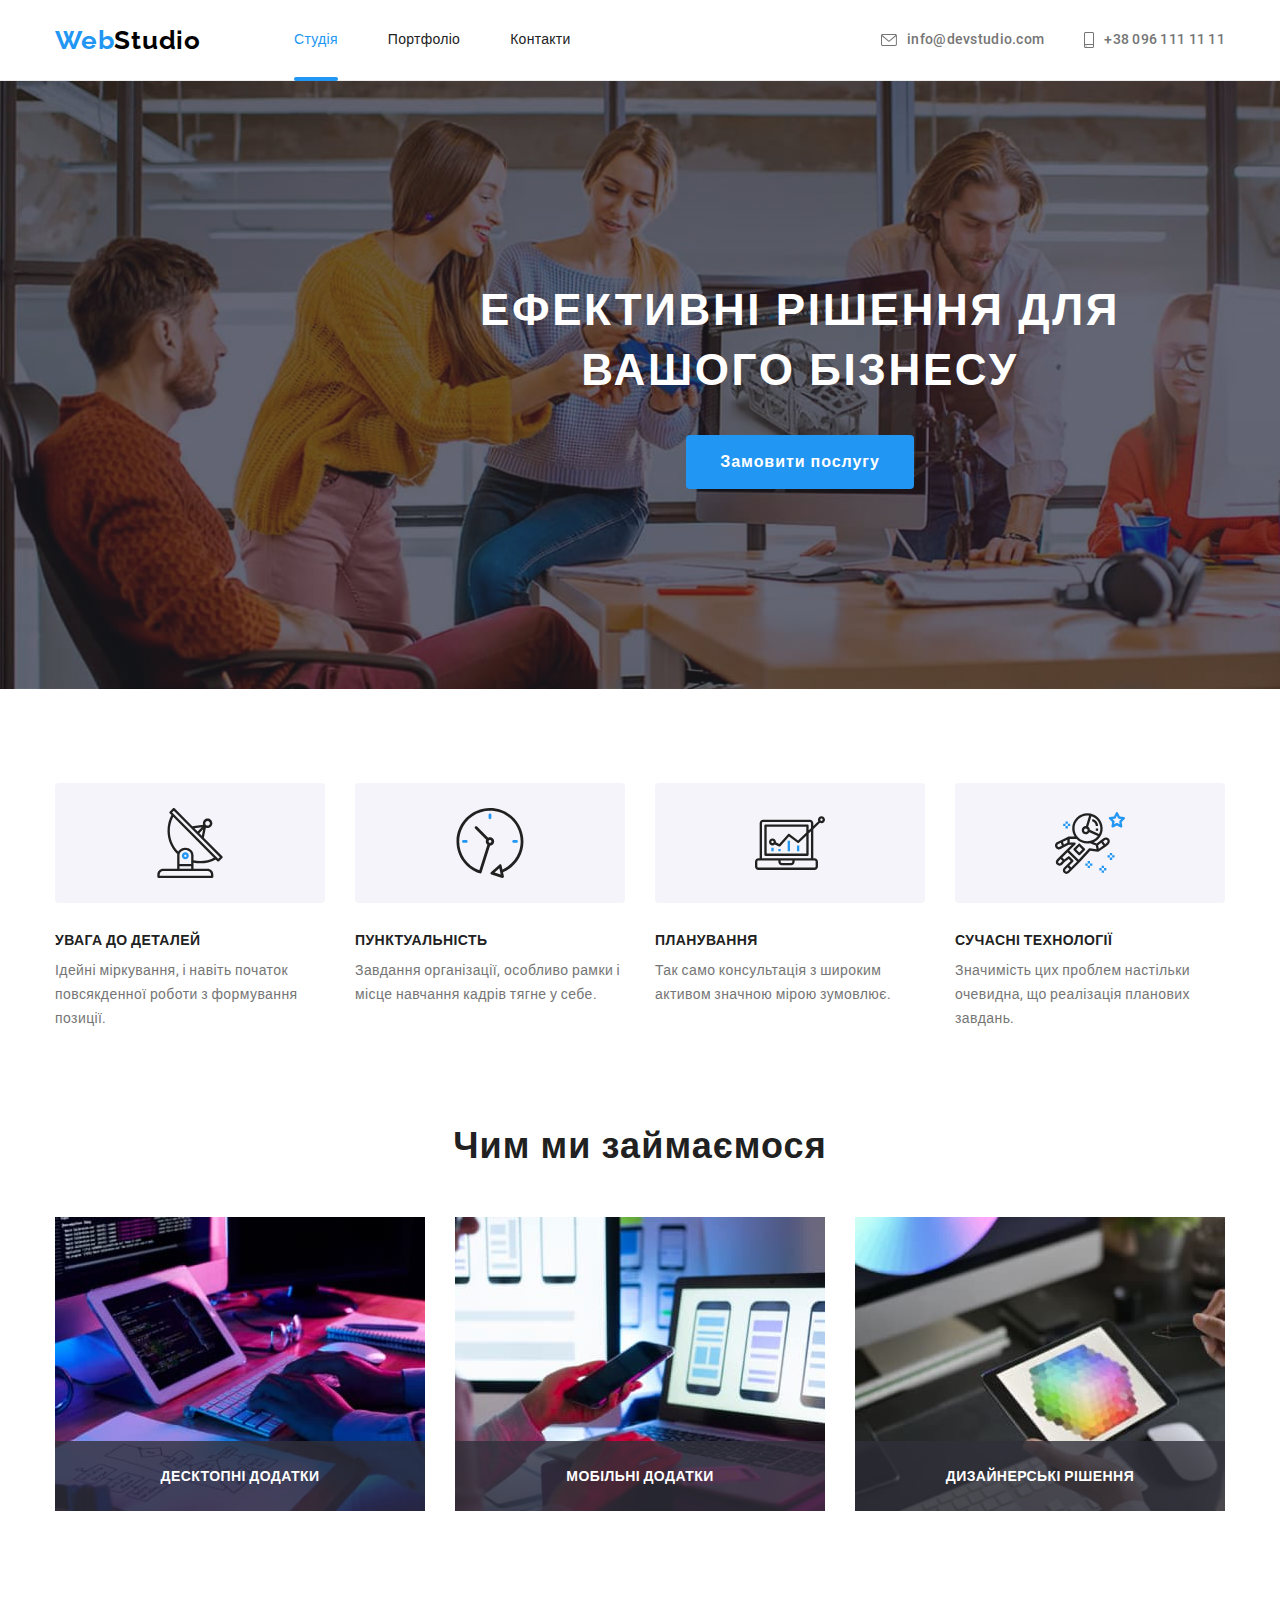
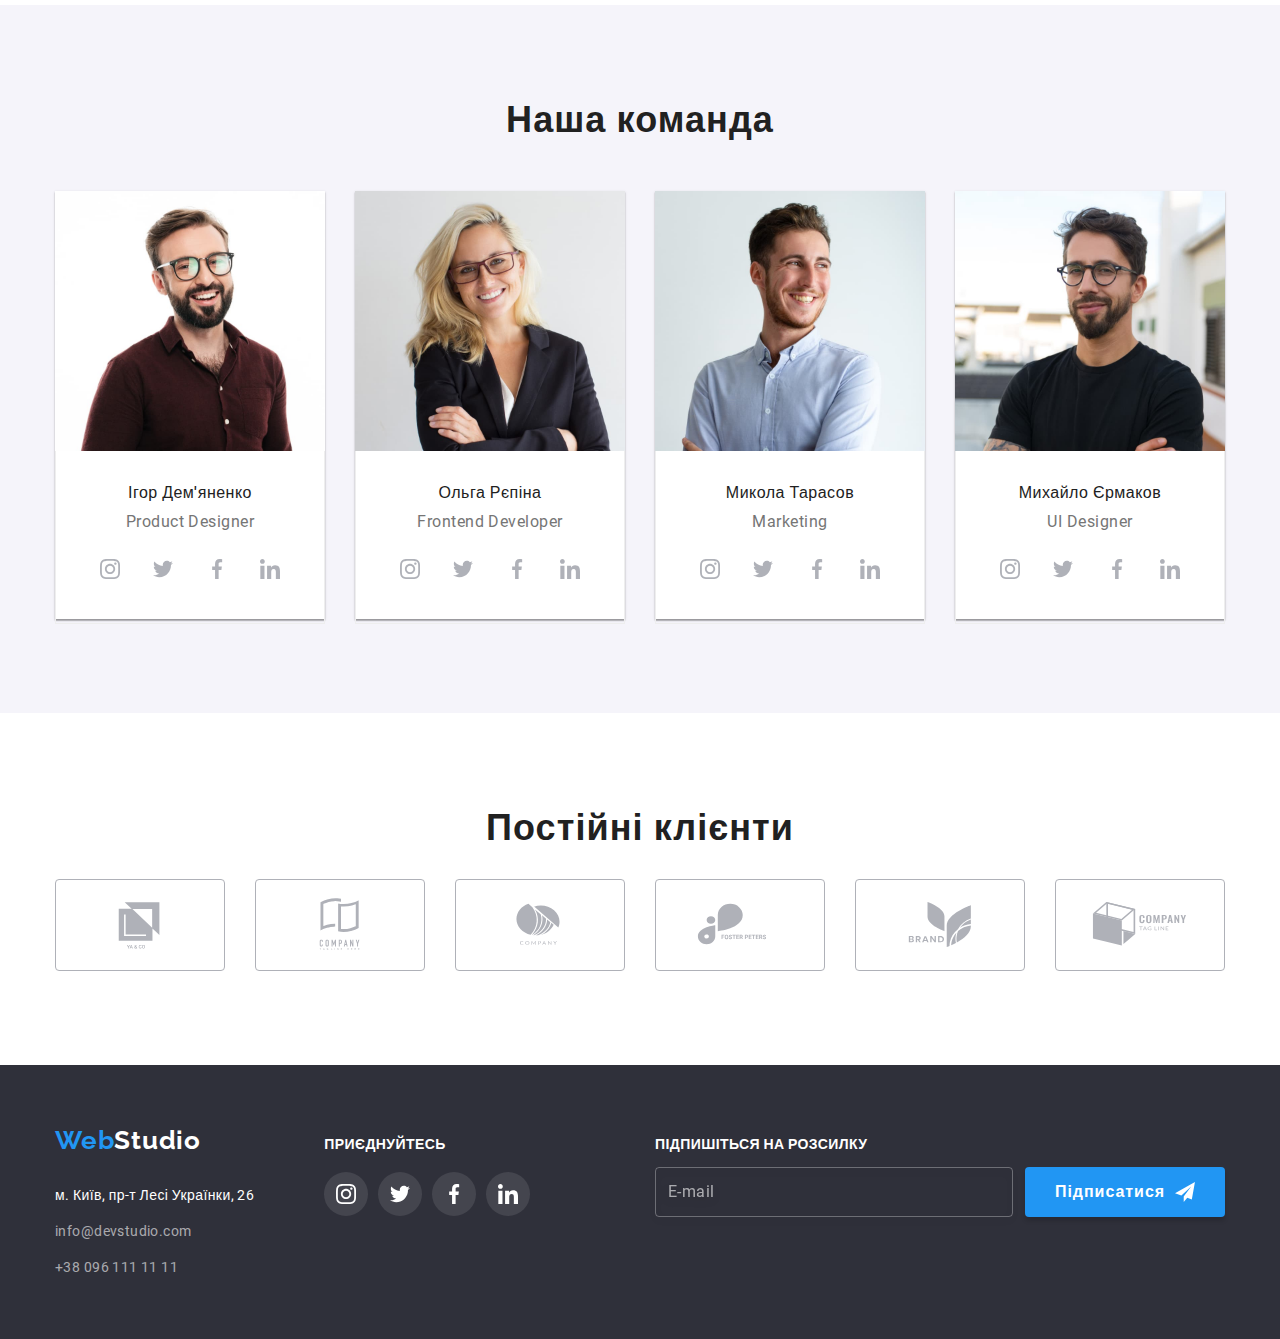
==== commit 8137c633: "Виправляє помилки в сьомому ДЗ" ====
--- a/index.html
+++ b/index.html
@@ -10,7 +10,6 @@
 	<link href="https://fonts.googleapis.com/css2?family=Raleway:wght@700&family=Roboto:wght@400;500;700;900&display=swap" rel="stylesheet"> 
 			<!-- styles -->
 	<link rel="stylesheet" href="https://cdnjs.cloudflare.com/ajax/libs/modern-normalize/1.1.0/modern-normalize.min.css"> 
-	<link rel="stylesheet" href="./css/styles.css">
 	<link rel="stylesheet" href="./css/main.min.css">
 
 </head>
@@ -22,9 +21,9 @@
 					<span class="logo__firstname">Web</span><span class="logo__secondname">Studio</span>   
 				</a>
 				<ul class="header__menu menu list">
-					<li class="header__item"><a href="./index.html" class="header__link header__link--current menu__link">Студія</a></li>
-					<li class="header__item"><a href="./portfolio.html" class="header__link menu__link">Портфоліо</a></li>
-					<li class="header__item"><a href="#" class="header__link menu__link">Контакти</a></li>
+					<li class="menu__item"><a href="./index.html" class="menu__link--current menu__link">Студія</a></li>
+					<li class="menu__item"><a href="./portfolio.html" class="menu__link">Портфоліо</a></li>
+					<li class="menu__item"><a href="#" class="menu__link">Контакти</a></li>
 				</ul>
 			</nav>
 			<ul class="header__contact-list list">
--- a/css/main.min.css
+++ b/css/main.min.css
@@ -1 +1 @@
-@font-face{font-family:"Roboto";font-style:normal;font-weight:400;src:local(""),url("../fonts/roboto-v30-latin-regular.woff2") format("woff2"),url("../fonts/roboto-v30-latin-regular.woff") format("woff")}@font-face{font-family:"Roboto";font-style:normal;font-weight:500;src:local(""),url("../fonts/roboto-v30-latin-500.woff2") format("woff2"),url("../fonts/roboto-v30-latin-500.woff") format("woff")}@font-face{font-family:"Roboto";font-style:normal;font-weight:700;src:local(""),url("../fonts/roboto-v30-latin-700.woff2") format("woff2"),url("../fonts/roboto-v30-latin-700.woff") format("woff")}@font-face{font-family:"Roboto";font-style:normal;font-weight:900;src:local(""),url("../fonts/roboto-v30-latin-900.woff2") format("woff2"),url("../fonts/roboto-v30-latin-900.woff") format("woff")}@font-face{font-family:"Raleway";font-style:normal;font-weight:400;src:local(""),url("../fonts/raleway-v28-latin-regular.woff2") format("woff2"),url("../fonts/raleway-v28-latin-regular.woff") format("woff")}@font-face{font-family:"Raleway";font-style:normal;font-weight:700;src:local(""),url("../fonts/raleway-v28-latin-700.woff2") format("woff2"),url("../fonts/raleway-v28-latin-700.woff") format("woff")}:root{--primary-text-color: #212121;--secondary-text-color: #ffffff;--primary-icons-color: #AFB1B8;--secondary-icons-color: #ffffff;--title-text-color: #757575;--accent-color: #2196F3;--accent-text-color: #ffffff;--logo-secondname-color: #000000;--footer-contact-color: rgba(255, 255, 255, 0.6);--primary-bgc-color: #ffffff;--hero-bgc-color: #2F303A66;--footer-bgc-color: #2F303A;--secondary-bgc-color: #F5F4FA;--btnprimary-bgc-color: #188CE8;--card-set-gap: 30px;--card-shadow: 0px 1px 3px rgba(0, 0, 0, 0.12), 0px 1px 1px rgba(0, 0, 0, 0.14), 0px 2px 1px rgba(0, 0, 0, 0.2);--project-shadow: 0px 4px 4px 0px #00000040;--border-header: 1px solid #ECECEC;--border-card: 1px solid #EEEEEE;--transition-time: 250ms;--timing-function: cubic-bezier(0.4, 0, 0.2, 1)}.visually-hidden{position:absolute;white-space:nowrap;width:1px;height:1px;overflow:hidden;border:0;padding:0;clip:rect(0 0 0 0);-webkit-clip-path:inset(50%);clip-path:inset(50%);margin:-1px}html{-webkit-box-sizing:border-box;box-sizing:border-box}body{font-family:Roboto,sans-serif;background-color:var(--primary-bgc-color);color:var(--primary-text-color)}img{display:block;max-width:100%;height:auto}*,*::before,*::after{-webkit-box-sizing:inherit;box-sizing:inherit}h1,h2,h3,h4,h5,h6,p{margin-top:0}.list{list-style:none;padding-left:0;margin:0}.link{text-decoration:none;color:inherit}address{font-style:normal}.container{width:1200px;padding-right:15px;padding-left:15px;margin:0 auto}.button{font-family:inherit;background-color:var(--accent-color);color:var(--accent-text-color);font-weight:700;font-size:16px;line-height:1.88;letter-spacing:.06em;text-align:center;cursor:pointer}.button__primary{border-radius:4px;padding:10px 32px;border-color:transparent;cursor:pointer;-webkit-transition:background-color var(--transition-time) var(--timing-function);transition:background-color var(--transition-time) var(--timing-function)}.button__primary:hover,.button__primary:focus{background-color:var(--btnprimary-bgc-color)}.button__secondary{background-color:var(--secondary-bgc-color);color:var(--primary-text-color);font-weight:500;font-size:16px;line-height:1.63;text-align:center;letter-spacing:.03em;padding:6px 22px;border-radius:4px;border:0;cursor:pointer;-webkit-transition:background-color var(--transition-time) var(--timing-function),color var(--transition-time) var(--timing-function),-webkit-box-shadow var(--transition-time) var(--timing-function);transition:background-color var(--transition-time) var(--timing-function),color var(--transition-time) var(--timing-function),-webkit-box-shadow var(--transition-time) var(--timing-function);transition:background-color var(--transition-time) var(--timing-function),color var(--transition-time) var(--timing-function),box-shadow var(--transition-time) var(--timing-function);transition:background-color var(--transition-time) var(--timing-function),color var(--transition-time) var(--timing-function),box-shadow var(--transition-time) var(--timing-function),-webkit-box-shadow var(--transition-time) var(--timing-function)}.button__secondary:hover,.button__secondary:focus{background-color:var(--accent-color);color:var(--accent-text-color);-webkit-box-shadow:0px 3px 1px rgba(0,0,0,.1),0px 1px 2px rgba(0,0,0,.08),0px 2px 2px rgba(0,0,0,.12);box-shadow:0px 3px 1px rgba(0,0,0,.1),0px 1px 2px rgba(0,0,0,.08),0px 2px 2px rgba(0,0,0,.12)}.button-close{display:-webkit-box;display:-ms-flexbox;display:flex;border-radius:50%;width:30px;height:30px;background-color:var(--primary-bgc-color);border:1px solid #0000001A;cursor:pointer}.button-close:hover,.button-close:focus{fill:var(--accent-color)}.button-close__icon{margin:auto}.header{color:var(--primary-text-color);border-bottom:var(--border-header)}.header__box,.header__nav{display:-webkit-box;display:-ms-flexbox;display:flex;-webkit-box-align:center;-ms-flex-align:center;align-items:center;-webkit-box-pack:center;-ms-flex-pack:center;justify-content:center}.header__menu{display:-webkit-box;display:-ms-flexbox;display:flex;margin-left:93px;gap:50px}.header__link{display:block;padding-top:32px;padding-bottom:32px}.header__link--current{color:var(--accent-color)}.header__link--current::after{position:absolute;bottom:-1px;left:0;display:block;content:"";height:4px;width:100%;background:#2196f3;border-radius:2px}.header__item{position:relative}.header__contact-list{display:-webkit-box;display:-ms-flexbox;display:flex;margin-left:auto;gap:40px}.logo{font-family:Raleway,sans-serif;font-weight:700;font-size:26px;line-height:1.19;letter-spacing:.03em;text-decoration:none}.logo__firstname{color:var(--accent-color)}.logo__secondname{color:var(--logo-secondname-color)}.contact__type{font-style:normal;font-weight:500;font-size:14px;line-height:1.14;letter-spacing:.02em;text-decoration:none;display:-webkit-box;display:-ms-flexbox;display:flex;-webkit-box-align:center;-ms-flex-align:center;align-items:center;padding-top:32px;padding-bottom:32px;color:var(--title-text-color);-webkit-transition:color var(--transition-time) var(--timing-function);transition:color var(--transition-time) var(--timing-function)}.contact__type:hover,.contact__type:focus{color:var(--accent-color)}.contact__icon{display:-webkit-box;display:-ms-flexbox;display:flex;margin-right:10px;fill:currentColor}.menu__link{color:var(--primary-text-color);font-weight:500;font-size:14px;line-height:1.14;letter-spacing:.02em;text-decoration:none;-webkit-transition:color var(--transition-time) var(--timing-function);transition:color var(--transition-time) var(--timing-function)}.menu__link:hover,.menu__link:focus{color:var(--accent-color)}.form-field__control{position:relative}.form-field__label{font-size:12px;line-height:1.1667;letter-spacing:.01em;display:block;color:var(--title-text-color)}.form-field__input{font-size:16px;line-height:1.25;letter-spacing:.03em;display:block;border:1px solid rgba(33,33,33,.2);border-radius:4px;outline:none}.form-field__input:focus{border-color:var(--accent-color)}.form-field__textarea{font-size:16px;line-height:1.25;letter-spacing:.03em;display:block;border:1px solid rgba(33,33,33,.2);border-radius:4px;outline:none;resize:none}.form-field__textarea::-webkit-input-placeholder{font-size:12px;line-height:1.1667;letter-spacing:.01em;color:rgba(117,117,117,.5)}.form-field__textarea::-moz-placeholder{font-size:12px;line-height:1.1667;letter-spacing:.01em;color:rgba(117,117,117,.5)}.form-field__textarea:-ms-input-placeholder{font-size:12px;line-height:1.1667;letter-spacing:.01em;color:rgba(117,117,117,.5)}.form-field__textarea::-ms-input-placeholder{font-size:12px;line-height:1.1667;letter-spacing:.01em;color:rgba(117,117,117,.5)}.form-field__textarea::placeholder{font-size:12px;line-height:1.1667;letter-spacing:.01em;color:rgba(117,117,117,.5)}.form-field__textarea:focus{border-color:var(--accent-color)}.form-field__checkbox{font-size:14px;line-height:1.71;letter-spacing:.03em;text-align:center;color:#757575}.form-field__checkbox-input{-webkit-appearance:none;-moz-appearance:none;appearance:none}.form-field__checkbox-label{position:relative;padding-left:24px;display:block}.section-hero{background-color:var(--hero-bgc-color);color:var(--accent-text-color);text-align:center;padding:200px 0px}.section-hero__overlay{width:1600px;margin:0px auto}.section-hero__title{font-weight:900;font-size:44px;line-height:1.36;text-align:center;letter-spacing:.06em;text-transform:uppercase;max-width:696px;color:var(--secondary-text-color);margin:0px auto 34px}.overlay{background-image:-webkit-gradient(linear, left top, right top, from(rgba(47, 48, 58, 0.4)), to(rgba(47, 48, 58, 0.4))),url("../images/hero/hero.jpg");background-image:linear-gradient(to right, rgba(47, 48, 58, 0.4), rgba(47, 48, 58, 0.4)),url("../images/hero/hero.jpg");background-size:cover;background-repeat:no-repeat;background-position:center}.backdrop{position:fixed;z-index:1;top:0;left:0;width:100%;height:100%;background-color:rgba(0,0,0,.2);-webkit-transition:opacity var(--transition-time) var(--timing-function);transition:opacity var(--transition-time) var(--timing-function)}.backdrop.is-hidden{opacity:0;pointer-events:none;visibility:hidden}.backdrop.is-hidden .modal{-webkit-transform:translate(-50%, -50%) scale(1.1);transform:translate(-50%, -50%) scale(1.1)}.backdrop__modal{position:absolute;top:50%;left:50%}.modal{min-width:528px;min-height:581px;border-radius:4px;padding:40px;background-color:var(--primary-bgc-color);-webkit-box-shadow:0px 1px 3px rgba(0,0,0,.12),0px 1px 1px rgba(0,0,0,.14),0px 2px 1px rgba(0,0,0,.2);box-shadow:0px 1px 3px rgba(0,0,0,.12),0px 1px 1px rgba(0,0,0,.14),0px 2px 1px rgba(0,0,0,.2);-webkit-transform:translate(-50%, -50%) scale(1);transform:translate(-50%, -50%) scale(1);-webkit-transition:-webkit-transform var(--transition-time) var(--timing-function);transition:-webkit-transform var(--transition-time) var(--timing-function);transition:transform var(--transition-time) var(--timing-function);transition:transform var(--transition-time) var(--timing-function), -webkit-transform var(--transition-time) var(--timing-function)}.modal__title{font-weight:700;font-size:20px;line-height:1.15;text-align:center;letter-spacing:.03em;margin-bottom:12px;color:#212121}.modal__close{position:absolute;top:8px;right:8px}.form__item{margin-bottom:10px}.form__label{margin-bottom:4px}.form__input{width:100%;height:40px;padding:0 12px 0 42px}.form__icon{position:absolute;top:50%;left:12px;-webkit-transform:translateY(-50%);transform:translateY(-50%)}.form__input:focus+.form__icon{fill:var(--accent-color)}.form__textarea{height:120px;width:100%;padding:12px 16px}.form__item-comment{margin-bottom:20px}.form__checkbox{display:-webkit-box;display:-ms-flexbox;display:flex;-webkit-box-align:center;-ms-flex-align:center;align-items:center;-webkit-box-pack:center;-ms-flex-pack:center;justify-content:center;margin:0 auto 30px auto}.form__checkbox-icon{fill:transparent;border:2px solid #212121;border-radius:2px;position:absolute;margin:4px 8px 0 0}.form-field__checkbox-input:checked+.form__checkbox-icon{fill:var(--secondary-icons-color);background-color:var(--accent-color);border-color:var(--accent-color)}.form__checkbox-contract{color:var(--accent-color)}.form__submit{display:block;padding:10px 52px;margin:0 auto;border-radius:4px;border-color:transparent;-webkit-transition:background-color var(--transition-time) var(--timing-function),-webkit-box-shadow var(--transition-time) var(--timing-function);transition:background-color var(--transition-time) var(--timing-function),-webkit-box-shadow var(--transition-time) var(--timing-function);transition:background-color var(--transition-time) var(--timing-function),box-shadow var(--transition-time) var(--timing-function);transition:background-color var(--transition-time) var(--timing-function),box-shadow var(--transition-time) var(--timing-function),-webkit-box-shadow var(--transition-time) var(--timing-function)}.form__submit:hover,.form__submit:focus{background-color:var(--btnprimary-bgc-color);-webkit-box-shadow:0px 4px 4px 0px #00000026;box-shadow:0px 4px 4px 0px #00000026}.section{padding-top:94px;padding-bottom:94px}.section__title{font-weight:700;font-size:36px;line-height:1.17;text-align:center;letter-spacing:.03em;margin-top:0;margin-bottom:50px}.section-features{padding-top:94px}.section-features__list{display:-webkit-box;display:-ms-flexbox;display:flex}.section-features__item{-ms-flex-preferred-size:calc((100% - 3 * var(--card-set-gap)) / 4);flex-basis:calc((100% - 3 * var(--card-set-gap)) / 4);margin-right:var(--card-set-gap)}.section-features__item:nth-child(4n){margin-right:0}.feature-card__conteiner-icon{display:-webkit-box;display:-ms-flexbox;display:flex;-webkit-box-align:center;-ms-flex-align:center;align-items:center;-webkit-box-pack:center;-ms-flex-pack:center;justify-content:center;border-radius:4px;width:270px;height:120px;background-repeat:no-repeat;background-position:center;background-color:var(--secondary-bgc-color);margin-bottom:30px}.feature-card__title{font-weight:700;font-size:14px;line-height:1.14;letter-spacing:.03em;text-transform:uppercase;margin-bottom:10px}.feature-card__text{color:var(--title-text-color);font-size:14px;line-height:1.71;letter-spacing:.03em;margin-bottom:0}.section-works{padding-top:0}.section-works__list{display:-webkit-box;display:-ms-flexbox;display:flex}.section-works__item{position:relative;-ms-flex-preferred-size:calc((100% - 2 * var(--card-set-gap)) / 3);flex-basis:calc((100% - 2 * var(--card-set-gap)) / 3);margin-right:var(--card-set-gap)}.section-works__item:nth-child(3n){margin-right:0}.work-card__title-box{position:absolute;width:100%;height:70px;bottom:0;background:rgba(47,48,58,.8)}.work-card__title{font-weight:700;font-size:14px;line-height:1,14;text-align:center;letter-spacing:.03em;text-transform:uppercase;padding-top:27px;padding-bottom:27px;margin:0;color:var(--secondary-text-color)}.section-team{background-color:var(--secondary-bgc-color)}.section-team__list{display:-webkit-box;display:-ms-flexbox;display:flex;gap:30px}.section-team__network-link{fill:var(--primary-icons-color);-webkit-transition:background-color var(--transition-time) var(--timing-function),fill var(--transition-time) var(--timing-function);transition:background-color var(--transition-time) var(--timing-function),fill var(--transition-time) var(--timing-function)}.section-team__network-link:hover,.section-team__network-link:focus{background-color:var(--accent-color);fill:var(--secondary-icons-color)}.team-card{width:270px;height:428px;background-color:var(--primary-bgc-color);-webkit-box-shadow:var(--card-shadow);box-shadow:var(--card-shadow)}.team-card__member{font-weight:500;font-size:16px;line-height:1.19;text-align:center;letter-spacing:.03em;margin-bottom:10px}.team-card__position{font-size:16px;line-height:1.19;text-align:center;letter-spacing:.03em;margin-bottom:16px;color:var(--title-text-color)}.team-card__content{padding:32px;border:var(--border-card);border-top:none}.network__list{display:-webkit-box;display:-ms-flexbox;display:flex;-webkit-box-align:center;-ms-flex-align:center;align-items:center;-webkit-box-pack:center;-ms-flex-pack:center;justify-content:center;gap:10px}.network__item{width:44px;height:44px}.network__link{display:-webkit-box;display:-ms-flexbox;display:flex;-webkit-box-align:center;-ms-flex-align:center;align-items:center;-webkit-box-pack:center;-ms-flex-pack:center;justify-content:center;width:100%;height:100%;border-radius:50%}.section-clients__title{font-weight:700;font-size:36px;line-height:1.17;text-align:center;letter-spacing:.03em}.section-clients__list{display:-webkit-box;display:-ms-flexbox;display:flex;gap:30px}.client-card__link{display:-webkit-box;display:-ms-flexbox;display:flex;border-radius:4px;width:170px;height:92px;fill:var(--primary-icons-color);border:1px solid var(--primary-icons-color);-webkit-transition:fill var(--transition-time) var(--timing-function),border var(--transition-time) var(--timing-function);transition:fill var(--transition-time) var(--timing-function),border var(--transition-time) var(--timing-function)}.client-card__link:hover,.client-card__link:focus{fill:var(--accent-color);border:1px solid var(--accent-color)}.client-card__icon{margin:auto}.footer{background-color:var(--footer-bgc-color);padding:60px 0}.footer__box{display:-webkit-box;display:-ms-flexbox;display:flex;-webkit-box-align:baseline;-ms-flex-align:baseline;align-items:baseline}.footer__contact{margin-right:70px}.footer__logo{display:inline-block;margin-bottom:28px;text-decoration:none}.footer__logo-secondname{color:var(--accent-text-color)}.footer__network-title{font-weight:700;font-size:14px;line-height:1,14;letter-spacing:.03em;text-transform:uppercase;color:var(--secondary-text-color);margin-bottom:20px}.footer__network-link{fill:var(--secondary-icons-color);background-color:rgba(255,255,255,.1);-webkit-transition:background-color var(--transition-time) var(--timing-function),fill var(--transition-time) var(--timing-function);transition:background-color var(--transition-time) var(--timing-function),fill var(--transition-time) var(--timing-function)}.footer__network-link:hover,.footer__network-link:focus{background-color:var(--accent-color);fill:var(--secondary-icons-color)}.footer__form{display:-webkit-box;display:-ms-flexbox;display:flex;-webkit-box-align:center;-ms-flex-align:center;align-items:center;-webkit-box-pack:center;-ms-flex-pack:center;justify-content:center;gap:12px}.footer__form-box{margin-left:auto}.footer__form-title{font-weight:700;font-size:14px;line-height:1.14;letter-spacing:.03em;text-transform:uppercase;color:var(--secondary-text-color)}.footer__field-input{color:var(--secondary-text-color);height:50px;width:358px;padding:0 12px;outline:none;background-color:transparent;-webkit-box-sizing:border-box;box-sizing:border-box;border:1px solid rgba(255,255,255,.3);-webkit-filter:drop-shadow(0px 4px 4px rgba(0, 0, 0, 0.15));filter:drop-shadow(0px 4px 4px rgba(0, 0, 0, 0.15));border-radius:4px}.footer__field-input::-webkit-input-placeholder{color:rgba(255,255,255,.6)}.footer__field-input::-moz-placeholder{color:rgba(255,255,255,.6)}.footer__field-input:-ms-input-placeholder{color:rgba(255,255,255,.6)}.footer__field-input::-ms-input-placeholder{color:rgba(255,255,255,.6)}.footer__field-input::placeholder{color:rgba(255,255,255,.6)}.footer__button{display:-webkit-box;display:-ms-flexbox;display:flex;-webkit-box-align:center;-ms-flex-align:center;align-items:center;text-align:center;gap:10px;width:200px;height:50px;padding:10px 28px;margin:0 auto;border-radius:4px;border-color:transparent;-webkit-box-shadow:0px 4px 4px rgba(0,0,0,.15);box-shadow:0px 4px 4px rgba(0,0,0,.15);-webkit-transition:background-color var(--transition-time) var(--timing-function);transition:background-color var(--transition-time) var(--timing-function)}.footer__button:hover,.footer__button:focus{background-color:var(--btnprimary-bgc-color)}.footer__button-title{display:inline-block;font-weight:700;font-size:16px;line-height:1.88;letter-spacing:.06em;color:var(--secondary-text-color)}.address__location{color:var(--accent-text-color);font-style:normal;font-size:14px;line-height:1.71;letter-spacing:.03em;text-decoration:none;color:var(--secondary-text-color);-webkit-transition:color var(--transition-time) var(--timing-function);transition:color var(--transition-time) var(--timing-function)}.address__location:hover,.address__location:focus{color:var(--accent-color)}.address__link{color:var(--footer-contact-color);font-style:normal;font-size:14px;line-height:1.71;letter-spacing:.03em;text-decoration:none;-webkit-transition:color var(--transition-time) var(--timing-function);transition:color var(--transition-time) var(--timing-function)}.address__link:hover,.address__link:focus{color:var(--accent-color)}.address__item:not(:last-child){margin-bottom:12px}.portfolio__buttons-list{display:-webkit-box;display:-ms-flexbox;display:flex;-webkit-box-pack:center;-ms-flex-pack:center;justify-content:center;margin-bottom:50px;gap:8px}.project__list{padding:0;list-style:none;display:-webkit-box;display:-ms-flexbox;display:flex;-ms-flex-wrap:wrap;flex-wrap:wrap}.project__item{-ms-flex-preferred-size:calc((100% - 2*var(--card-set-gap)) / 3);flex-basis:calc((100% - 2*var(--card-set-gap)) / 3);margin-right:var(--card-set-gap);margin-bottom:var(--card-set-gap)}.project__item:nth-child(3n){margin-right:0}.project__item:nth-last-child(-n+3){margin-bottom:0}.project-card__link{display:block;text-decoration:none;-webkit-transition:-webkit-box-shadow var(--transition-time) var(--timing-function);transition:-webkit-box-shadow var(--transition-time) var(--timing-function);transition:box-shadow var(--transition-time) var(--timing-function);transition:box-shadow var(--transition-time) var(--timing-function), -webkit-box-shadow var(--transition-time) var(--timing-function)}.project-card__link:hover,.project-card__link:focus{-webkit-box-shadow:var(--project-shadow);box-shadow:var(--project-shadow)}.project-card__box{position:relative;overflow:hidden;width:370px;height:294px}.project-card__thumb{position:absolute;top:0;bottom:0;width:100%;height:100%;background-color:rgba(33,150,243,.9);-webkit-transform:translateY(100%);transform:translateY(100%);opacity:1;-webkit-transition:opacity var(--transition-time) var(--timing-function),-webkit-transform var(--transition-time) var(--timing-function);transition:opacity var(--transition-time) var(--timing-function),-webkit-transform var(--transition-time) var(--timing-function);transition:transform var(--transition-time) var(--timing-function),opacity var(--transition-time) var(--timing-function);transition:transform var(--transition-time) var(--timing-function),opacity var(--transition-time) var(--timing-function),-webkit-transform var(--transition-time) var(--timing-function)}.project-card__link:hover .project-card__thumb{-webkit-transform:translateY(0);transform:translateY(0)}.project-card__thumb-text{font-size:18px;line-height:1.56;letter-spacing:.03em;color:var(--secondary-text-color);padding:63px 24px;margin:0px}.project-card__content{padding:20px 24px;border:var(--border-card);border-top:none}.project-card__name{color:var(--primary-text-color);font-weight:700;font-size:18px;line-height:2;letter-spacing:.06em;margin-bottom:4px}.project-card__type{color:var(--title-text-color);font-size:16px;line-height:1.88;letter-spacing:.03em}/*# sourceMappingURL=main.min.css.map */+@font-face{font-family:"Roboto";font-style:normal;font-weight:400;src:local(""),url("../fonts/roboto-v30-latin-regular.woff2") format("woff2"),url("../fonts/roboto-v30-latin-regular.woff") format("woff")}@font-face{font-family:"Roboto";font-style:normal;font-weight:500;src:local(""),url("../fonts/roboto-v30-latin-500.woff2") format("woff2"),url("../fonts/roboto-v30-latin-500.woff") format("woff")}@font-face{font-family:"Roboto";font-style:normal;font-weight:700;src:local(""),url("../fonts/roboto-v30-latin-700.woff2") format("woff2"),url("../fonts/roboto-v30-latin-700.woff") format("woff")}@font-face{font-family:"Roboto";font-style:normal;font-weight:900;src:local(""),url("../fonts/roboto-v30-latin-900.woff2") format("woff2"),url("../fonts/roboto-v30-latin-900.woff") format("woff")}@font-face{font-family:"Raleway";font-style:normal;font-weight:400;src:local(""),url("../fonts/raleway-v28-latin-regular.woff2") format("woff2"),url("../fonts/raleway-v28-latin-regular.woff") format("woff")}@font-face{font-family:"Raleway";font-style:normal;font-weight:700;src:local(""),url("../fonts/raleway-v28-latin-700.woff2") format("woff2"),url("../fonts/raleway-v28-latin-700.woff") format("woff")}:root{--primary-text-color: #212121;--secondary-text-color: #ffffff;--primary-icons-color: #AFB1B8;--secondary-icons-color: #ffffff;--title-text-color: #757575;--accent-color: #2196F3;--accent-text-color: #ffffff;--logo-secondname-color: #000000;--footer-contact-color: rgba(255, 255, 255, 0.6);--primary-bgc-color: #ffffff;--hero-bgc-color: #2F303A66;--footer-bgc-color: #2F303A;--secondary-bgc-color: #F5F4FA;--btnprimary-bgc-color: #188CE8;--card-set-gap: 30px;--card-shadow: 0px 1px 3px rgba(0, 0, 0, 0.12), 0px 1px 1px rgba(0, 0, 0, 0.14), 0px 2px 1px rgba(0, 0, 0, 0.2);--project-shadow: 0px 4px 4px 0px #00000040;--border-header: 1px solid #ECECEC;--border-card: 1px solid #EEEEEE;--transition-time: 250ms;--timing-function: cubic-bezier(0.4, 0, 0.2, 1)}.visually-hidden{position:absolute;white-space:nowrap;width:1px;height:1px;overflow:hidden;border:0;padding:0;clip:rect(0 0 0 0);-webkit-clip-path:inset(50%);clip-path:inset(50%);margin:-1px}html{-webkit-box-sizing:border-box;box-sizing:border-box}body{font-family:Roboto,sans-serif;background-color:var(--primary-bgc-color);color:var(--primary-text-color)}img{display:block;max-width:100%;height:auto}*,*::before,*::after{-webkit-box-sizing:inherit;box-sizing:inherit}h1,h2,h3,h4,h5,h6,p{margin-top:0}.list{list-style:none;padding-left:0;margin:0}.link{text-decoration:none;color:inherit}address{font-style:normal}.container{width:1200px;padding-right:15px;padding-left:15px;margin:0 auto}.button{font-family:inherit;background-color:var(--accent-color);color:var(--accent-text-color);font-weight:700;font-size:16px;line-height:1.88;letter-spacing:.06em;text-align:center;cursor:pointer}.button__primary{border-radius:4px;padding:10px 32px;border-color:transparent;cursor:pointer;-webkit-transition:background-color var(--transition-time) var(--timing-function);transition:background-color var(--transition-time) var(--timing-function)}.button__primary:hover,.button__primary:focus{background-color:var(--btnprimary-bgc-color)}.button__secondary{background-color:var(--secondary-bgc-color);color:var(--primary-text-color);font-weight:500;font-size:16px;line-height:1.63;text-align:center;letter-spacing:.03em;padding:6px 22px;border-radius:4px;border:0;cursor:pointer;-webkit-transition:background-color var(--transition-time) var(--timing-function),color var(--transition-time) var(--timing-function),-webkit-box-shadow var(--transition-time) var(--timing-function);transition:background-color var(--transition-time) var(--timing-function),color var(--transition-time) var(--timing-function),-webkit-box-shadow var(--transition-time) var(--timing-function);transition:background-color var(--transition-time) var(--timing-function),color var(--transition-time) var(--timing-function),box-shadow var(--transition-time) var(--timing-function);transition:background-color var(--transition-time) var(--timing-function),color var(--transition-time) var(--timing-function),box-shadow var(--transition-time) var(--timing-function),-webkit-box-shadow var(--transition-time) var(--timing-function)}.button__secondary:hover,.button__secondary:focus{background-color:var(--accent-color);color:var(--accent-text-color);-webkit-box-shadow:0px 3px 1px rgba(0,0,0,.1),0px 1px 2px rgba(0,0,0,.08),0px 2px 2px rgba(0,0,0,.12);box-shadow:0px 3px 1px rgba(0,0,0,.1),0px 1px 2px rgba(0,0,0,.08),0px 2px 2px rgba(0,0,0,.12)}.button-close{display:-webkit-box;display:-ms-flexbox;display:flex;border-radius:50%;width:30px;height:30px;background-color:var(--primary-bgc-color);border:1px solid #0000001A;cursor:pointer}.button-close:hover,.button-close:focus{fill:var(--accent-color)}.button-close__icon{margin:auto}.header{color:var(--primary-text-color);border-bottom:var(--border-header)}.header__box,.header__nav{display:-webkit-box;display:-ms-flexbox;display:flex;-webkit-box-align:center;-ms-flex-align:center;align-items:center;-webkit-box-pack:center;-ms-flex-pack:center;justify-content:center}.header__menu{display:-webkit-box;display:-ms-flexbox;display:flex;margin-left:93px;gap:50px}.header__contact-list{display:-webkit-box;display:-ms-flexbox;display:flex;margin-left:auto;gap:40px}.logo{font-family:Raleway,sans-serif;font-weight:700;font-size:26px;line-height:1.19;letter-spacing:.03em;text-decoration:none}.logo__firstname{color:var(--accent-color)}.logo__secondname{color:var(--logo-secondname-color)}.contact__type{font-style:normal;font-weight:500;font-size:14px;line-height:1.14;letter-spacing:.02em;text-decoration:none;display:-webkit-box;display:-ms-flexbox;display:flex;-webkit-box-align:center;-ms-flex-align:center;align-items:center;padding-top:32px;padding-bottom:32px;color:var(--title-text-color);-webkit-transition:color var(--transition-time) var(--timing-function);transition:color var(--transition-time) var(--timing-function)}.contact__type:hover,.contact__type:focus{color:var(--accent-color)}.contact__icon{display:-webkit-box;display:-ms-flexbox;display:flex;margin-right:10px;fill:currentColor}.menu__link{display:block;padding-top:32px;padding-bottom:32px;color:var(--primary-text-color);font-weight:500;font-size:14px;line-height:1.14;letter-spacing:.02em;text-decoration:none;-webkit-transition:color var(--transition-time) var(--timing-function);transition:color var(--transition-time) var(--timing-function)}.menu__link:hover,.menu__link:focus{color:var(--accent-color)}.menu__link--current{color:var(--accent-color)}.menu__link--current::after{position:absolute;bottom:-1px;left:0;content:"";height:4px;width:100%;background:#2196f3;border-radius:2px}.menu__item{position:relative}.form-field__control{position:relative}.form-field__label{font-size:12px;line-height:1.1667;letter-spacing:.01em;display:block;color:var(--title-text-color)}.form-field__input{font-size:16px;line-height:1.25;letter-spacing:.03em;display:block;border:1px solid rgba(33,33,33,.2);border-radius:4px;outline:none}.form-field__input:focus{border-color:var(--accent-color)}.form-field__textarea{font-size:16px;line-height:1.25;letter-spacing:.03em;display:block;border:1px solid rgba(33,33,33,.2);border-radius:4px;outline:none;resize:none}.form-field__textarea::-webkit-input-placeholder{font-size:12px;line-height:1.1667;letter-spacing:.01em;color:rgba(117,117,117,.5)}.form-field__textarea::-moz-placeholder{font-size:12px;line-height:1.1667;letter-spacing:.01em;color:rgba(117,117,117,.5)}.form-field__textarea:-ms-input-placeholder{font-size:12px;line-height:1.1667;letter-spacing:.01em;color:rgba(117,117,117,.5)}.form-field__textarea::-ms-input-placeholder{font-size:12px;line-height:1.1667;letter-spacing:.01em;color:rgba(117,117,117,.5)}.form-field__textarea::placeholder{font-size:12px;line-height:1.1667;letter-spacing:.01em;color:rgba(117,117,117,.5)}.form-field__textarea:focus{border-color:var(--accent-color)}.form-field__checkbox{font-size:14px;line-height:1.71;letter-spacing:.03em;text-align:center;color:#757575}.form-field__checkbox-input{-webkit-appearance:none;-moz-appearance:none;appearance:none}.form-field__checkbox-label{position:relative;padding-left:24px;display:block}.section-hero{background-color:var(--hero-bgc-color);color:var(--accent-text-color);text-align:center;padding:200px 0px}.section-hero__overlay{width:1600px;margin:0px auto}.section-hero__title{font-weight:900;font-size:44px;line-height:1.36;text-align:center;letter-spacing:.06em;text-transform:uppercase;max-width:696px;color:var(--secondary-text-color);margin:0px auto 34px}.overlay{background-image:-webkit-gradient(linear, left top, right top, from(rgba(47, 48, 58, 0.4)), to(rgba(47, 48, 58, 0.4))),url("../images/hero/hero.jpg");background-image:linear-gradient(to right, rgba(47, 48, 58, 0.4), rgba(47, 48, 58, 0.4)),url("../images/hero/hero.jpg");background-size:cover;background-repeat:no-repeat;background-position:center}.backdrop{position:fixed;z-index:1;top:0;left:0;width:100%;height:100%;background-color:rgba(0,0,0,.2);-webkit-transition:opacity var(--transition-time) var(--timing-function);transition:opacity var(--transition-time) var(--timing-function)}.backdrop.is-hidden{opacity:0;pointer-events:none;visibility:hidden}.backdrop.is-hidden .modal{-webkit-transform:translate(-50%, -50%) scale(1.1);transform:translate(-50%, -50%) scale(1.1)}.backdrop__modal{position:absolute;top:50%;left:50%}.modal{min-width:528px;min-height:581px;border-radius:4px;padding:40px;background-color:var(--primary-bgc-color);-webkit-box-shadow:0px 1px 3px rgba(0,0,0,.12),0px 1px 1px rgba(0,0,0,.14),0px 2px 1px rgba(0,0,0,.2);box-shadow:0px 1px 3px rgba(0,0,0,.12),0px 1px 1px rgba(0,0,0,.14),0px 2px 1px rgba(0,0,0,.2);-webkit-transform:translate(-50%, -50%) scale(1);transform:translate(-50%, -50%) scale(1);-webkit-transition:-webkit-transform var(--transition-time) var(--timing-function);transition:-webkit-transform var(--transition-time) var(--timing-function);transition:transform var(--transition-time) var(--timing-function);transition:transform var(--transition-time) var(--timing-function), -webkit-transform var(--transition-time) var(--timing-function)}.modal__title{font-weight:700;font-size:20px;line-height:1.15;text-align:center;letter-spacing:.03em;margin-bottom:12px;color:#212121}.modal__close{position:absolute;top:8px;right:8px}.form__item{margin-bottom:10px}.form__label{margin-bottom:4px}.form__input{width:100%;height:40px;padding:0 12px 0 42px}.form__icon{position:absolute;top:50%;left:12px;-webkit-transform:translateY(-50%);transform:translateY(-50%)}.form__input:focus+.form__icon{fill:var(--accent-color)}.form__textarea{height:120px;width:100%;padding:12px 16px}.form__item-comment{margin-bottom:20px}.form__checkbox{display:-webkit-box;display:-ms-flexbox;display:flex;-webkit-box-align:center;-ms-flex-align:center;align-items:center;-webkit-box-pack:center;-ms-flex-pack:center;justify-content:center;margin:0 auto 30px auto}.form__checkbox-icon{fill:transparent;border:2px solid #212121;border-radius:2px;position:absolute;margin:4px 8px 0 0}.form-field__checkbox-input:checked+.form__checkbox-icon{fill:var(--secondary-icons-color);background-color:var(--accent-color);border-color:var(--accent-color)}.form__checkbox-contract{color:var(--accent-color)}.form__submit{display:block;padding:10px 52px;margin:0 auto;border-radius:4px;border-color:transparent;-webkit-transition:background-color var(--transition-time) var(--timing-function),-webkit-box-shadow var(--transition-time) var(--timing-function);transition:background-color var(--transition-time) var(--timing-function),-webkit-box-shadow var(--transition-time) var(--timing-function);transition:background-color var(--transition-time) var(--timing-function),box-shadow var(--transition-time) var(--timing-function);transition:background-color var(--transition-time) var(--timing-function),box-shadow var(--transition-time) var(--timing-function),-webkit-box-shadow var(--transition-time) var(--timing-function)}.form__submit:hover,.form__submit:focus{background-color:var(--btnprimary-bgc-color);-webkit-box-shadow:0px 4px 4px 0px #00000026;box-shadow:0px 4px 4px 0px #00000026}.section{padding-top:94px;padding-bottom:94px}.section__title{font-weight:700;font-size:36px;line-height:1.17;text-align:center;letter-spacing:.03em;margin-top:0;margin-bottom:50px}.section-features{padding-top:94px}.section-features__list{display:-webkit-box;display:-ms-flexbox;display:flex}.section-features__item{-ms-flex-preferred-size:calc((100% - 3 * var(--card-set-gap)) / 4);flex-basis:calc((100% - 3 * var(--card-set-gap)) / 4);margin-right:var(--card-set-gap)}.section-features__item:nth-child(4n){margin-right:0}.feature-card__conteiner-icon{display:-webkit-box;display:-ms-flexbox;display:flex;-webkit-box-align:center;-ms-flex-align:center;align-items:center;-webkit-box-pack:center;-ms-flex-pack:center;justify-content:center;border-radius:4px;width:270px;height:120px;background-repeat:no-repeat;background-position:center;background-color:var(--secondary-bgc-color);margin-bottom:30px}.feature-card__title{font-weight:700;font-size:14px;line-height:1.14;letter-spacing:.03em;text-transform:uppercase;margin-bottom:10px}.feature-card__text{color:var(--title-text-color);font-size:14px;line-height:1.71;letter-spacing:.03em;margin-bottom:0}.section-works{padding-top:0}.section-works__list{display:-webkit-box;display:-ms-flexbox;display:flex}.section-works__item{position:relative;-ms-flex-preferred-size:calc((100% - 2 * var(--card-set-gap)) / 3);flex-basis:calc((100% - 2 * var(--card-set-gap)) / 3);margin-right:var(--card-set-gap)}.section-works__item:nth-child(3n){margin-right:0}.work-card__title-box{position:absolute;width:100%;height:70px;bottom:0;background:rgba(47,48,58,.8)}.work-card__title{font-weight:700;font-size:14px;line-height:1,14;text-align:center;letter-spacing:.03em;text-transform:uppercase;padding-top:27px;padding-bottom:27px;margin:0;color:var(--secondary-text-color)}.section-team{background-color:var(--secondary-bgc-color)}.section-team__list{display:-webkit-box;display:-ms-flexbox;display:flex;gap:30px}.section-team__network-link{fill:var(--primary-icons-color);-webkit-transition:background-color var(--transition-time) var(--timing-function),fill var(--transition-time) var(--timing-function);transition:background-color var(--transition-time) var(--timing-function),fill var(--transition-time) var(--timing-function)}.section-team__network-link:hover,.section-team__network-link:focus{background-color:var(--accent-color);fill:var(--secondary-icons-color)}.team-card{width:270px;height:428px;background-color:var(--primary-bgc-color);-webkit-box-shadow:var(--card-shadow);box-shadow:var(--card-shadow)}.team-card__member{font-weight:500;font-size:16px;line-height:1.19;text-align:center;letter-spacing:.03em;margin-bottom:10px}.team-card__position{font-size:16px;line-height:1.19;text-align:center;letter-spacing:.03em;margin-bottom:16px;color:var(--title-text-color)}.team-card__content{padding:32px;border:var(--border-card);border-top:none}.network__list{display:-webkit-box;display:-ms-flexbox;display:flex;-webkit-box-align:center;-ms-flex-align:center;align-items:center;-webkit-box-pack:center;-ms-flex-pack:center;justify-content:center;gap:10px}.network__item{width:44px;height:44px}.network__link{display:-webkit-box;display:-ms-flexbox;display:flex;-webkit-box-align:center;-ms-flex-align:center;align-items:center;-webkit-box-pack:center;-ms-flex-pack:center;justify-content:center;width:100%;height:100%;border-radius:50%}.section-clients__title{font-weight:700;font-size:36px;line-height:1.17;text-align:center;letter-spacing:.03em}.section-clients__list{display:-webkit-box;display:-ms-flexbox;display:flex;gap:30px}.client-card__link{display:-webkit-box;display:-ms-flexbox;display:flex;border-radius:4px;width:170px;height:92px;fill:var(--primary-icons-color);border:1px solid var(--primary-icons-color);-webkit-transition:fill var(--transition-time) var(--timing-function),border var(--transition-time) var(--timing-function);transition:fill var(--transition-time) var(--timing-function),border var(--transition-time) var(--timing-function)}.client-card__link:hover,.client-card__link:focus{fill:var(--accent-color);border:1px solid var(--accent-color)}.client-card__icon{margin:auto}.footer{background-color:var(--footer-bgc-color);padding:60px 0}.footer__box{display:-webkit-box;display:-ms-flexbox;display:flex;-webkit-box-align:baseline;-ms-flex-align:baseline;align-items:baseline}.footer__contact{margin-right:70px}.footer__logo{display:inline-block;margin-bottom:28px;text-decoration:none}.footer__logo-secondname{color:var(--accent-text-color)}.footer__network-title{font-weight:700;font-size:14px;line-height:1,14;letter-spacing:.03em;text-transform:uppercase;color:var(--secondary-text-color);margin-bottom:20px}.footer__network-link{fill:var(--secondary-icons-color);background-color:rgba(255,255,255,.1);-webkit-transition:background-color var(--transition-time) var(--timing-function),fill var(--transition-time) var(--timing-function);transition:background-color var(--transition-time) var(--timing-function),fill var(--transition-time) var(--timing-function)}.footer__network-link:hover,.footer__network-link:focus{background-color:var(--accent-color);fill:var(--secondary-icons-color)}.footer__form{display:-webkit-box;display:-ms-flexbox;display:flex;-webkit-box-align:center;-ms-flex-align:center;align-items:center;-webkit-box-pack:center;-ms-flex-pack:center;justify-content:center;gap:12px}.footer__form-box{margin-left:auto}.footer__form-title{font-weight:700;font-size:14px;line-height:1.14;letter-spacing:.03em;text-transform:uppercase;color:var(--secondary-text-color)}.footer__field-input{color:var(--secondary-text-color);height:50px;width:358px;padding:0 12px;outline:none;background-color:transparent;-webkit-box-sizing:border-box;box-sizing:border-box;border:1px solid rgba(255,255,255,.3);-webkit-filter:drop-shadow(0px 4px 4px rgba(0, 0, 0, 0.15));filter:drop-shadow(0px 4px 4px rgba(0, 0, 0, 0.15));border-radius:4px}.footer__field-input::-webkit-input-placeholder{color:rgba(255,255,255,.6)}.footer__field-input::-moz-placeholder{color:rgba(255,255,255,.6)}.footer__field-input:-ms-input-placeholder{color:rgba(255,255,255,.6)}.footer__field-input::-ms-input-placeholder{color:rgba(255,255,255,.6)}.footer__field-input::placeholder{color:rgba(255,255,255,.6)}.footer__button{display:-webkit-box;display:-ms-flexbox;display:flex;-webkit-box-align:center;-ms-flex-align:center;align-items:center;text-align:center;gap:10px;width:200px;height:50px;padding:10px 28px;margin:0 auto;border-radius:4px;border-color:transparent;-webkit-box-shadow:0px 4px 4px rgba(0,0,0,.15);box-shadow:0px 4px 4px rgba(0,0,0,.15);-webkit-transition:background-color var(--transition-time) var(--timing-function);transition:background-color var(--transition-time) var(--timing-function)}.footer__button:hover,.footer__button:focus{background-color:var(--btnprimary-bgc-color)}.footer__button-title{display:inline-block;font-weight:700;font-size:16px;line-height:1.88;letter-spacing:.06em;color:var(--secondary-text-color)}.address__location{color:var(--accent-text-color);font-style:normal;font-size:14px;line-height:1.71;letter-spacing:.03em;text-decoration:none;color:var(--secondary-text-color);-webkit-transition:color var(--transition-time) var(--timing-function);transition:color var(--transition-time) var(--timing-function)}.address__location:hover,.address__location:focus{color:var(--accent-color)}.address__link{color:var(--footer-contact-color);font-style:normal;font-size:14px;line-height:1.71;letter-spacing:.03em;text-decoration:none;-webkit-transition:color var(--transition-time) var(--timing-function);transition:color var(--transition-time) var(--timing-function)}.address__link:hover,.address__link:focus{color:var(--accent-color)}.address__item:not(:last-child){margin-bottom:12px}.portfolio__buttons-list{display:-webkit-box;display:-ms-flexbox;display:flex;-webkit-box-pack:center;-ms-flex-pack:center;justify-content:center;margin-bottom:50px;gap:8px}.project__list{padding:0;list-style:none;display:-webkit-box;display:-ms-flexbox;display:flex;-ms-flex-wrap:wrap;flex-wrap:wrap}.project__item{-ms-flex-preferred-size:calc((100% - 2*var(--card-set-gap)) / 3);flex-basis:calc((100% - 2*var(--card-set-gap)) / 3);margin-right:var(--card-set-gap);margin-bottom:var(--card-set-gap)}.project__item:nth-child(3n){margin-right:0}.project__item:nth-last-child(-n+3){margin-bottom:0}.project-card__link{display:block;text-decoration:none;-webkit-transition:-webkit-box-shadow var(--transition-time) var(--timing-function);transition:-webkit-box-shadow var(--transition-time) var(--timing-function);transition:box-shadow var(--transition-time) var(--timing-function);transition:box-shadow var(--transition-time) var(--timing-function), -webkit-box-shadow var(--transition-time) var(--timing-function)}.project-card__link:hover,.project-card__link:focus{-webkit-box-shadow:var(--project-shadow);box-shadow:var(--project-shadow)}.project-card__box{position:relative;overflow:hidden;width:370px;height:294px}.project-card__thumb{position:absolute;top:0;bottom:0;width:100%;height:100%;background-color:rgba(33,150,243,.9);-webkit-transform:translateY(100%);transform:translateY(100%);opacity:1;-webkit-transition:opacity var(--transition-time) var(--timing-function),-webkit-transform var(--transition-time) var(--timing-function);transition:opacity var(--transition-time) var(--timing-function),-webkit-transform var(--transition-time) var(--timing-function);transition:transform var(--transition-time) var(--timing-function),opacity var(--transition-time) var(--timing-function);transition:transform var(--transition-time) var(--timing-function),opacity var(--transition-time) var(--timing-function),-webkit-transform var(--transition-time) var(--timing-function)}.project-card__link:hover .project-card__thumb{-webkit-transform:translateY(0);transform:translateY(0)}.project-card__thumb-text{font-size:18px;line-height:1.56;letter-spacing:.03em;color:var(--secondary-text-color);padding:63px 24px;margin:0px}.project-card__content{padding:20px 24px;border:var(--border-card);border-top:none}.project-card__name{color:var(--primary-text-color);font-weight:700;font-size:18px;line-height:2;letter-spacing:.06em;margin-bottom:4px}.project-card__type{color:var(--title-text-color);font-size:16px;line-height:1.88;letter-spacing:.03em;margin:0}/*# sourceMappingURL=main.min.css.map */